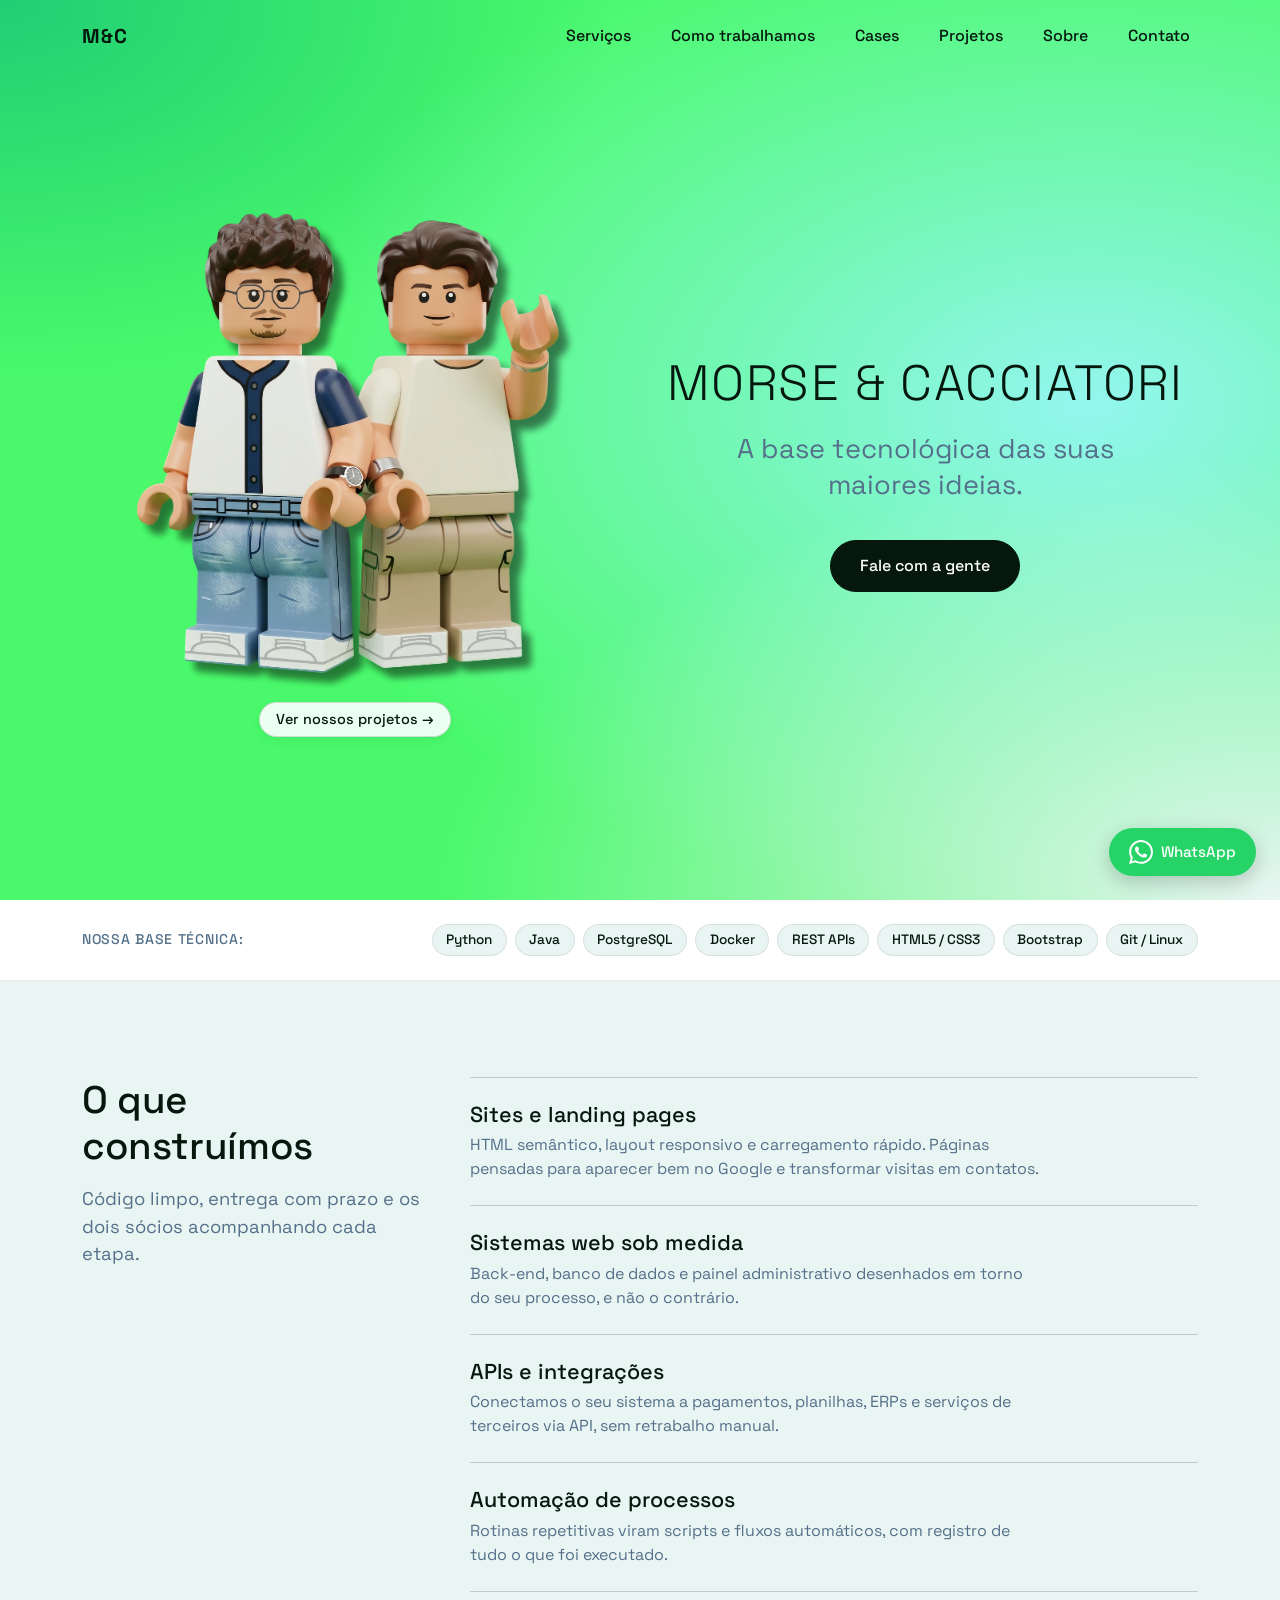
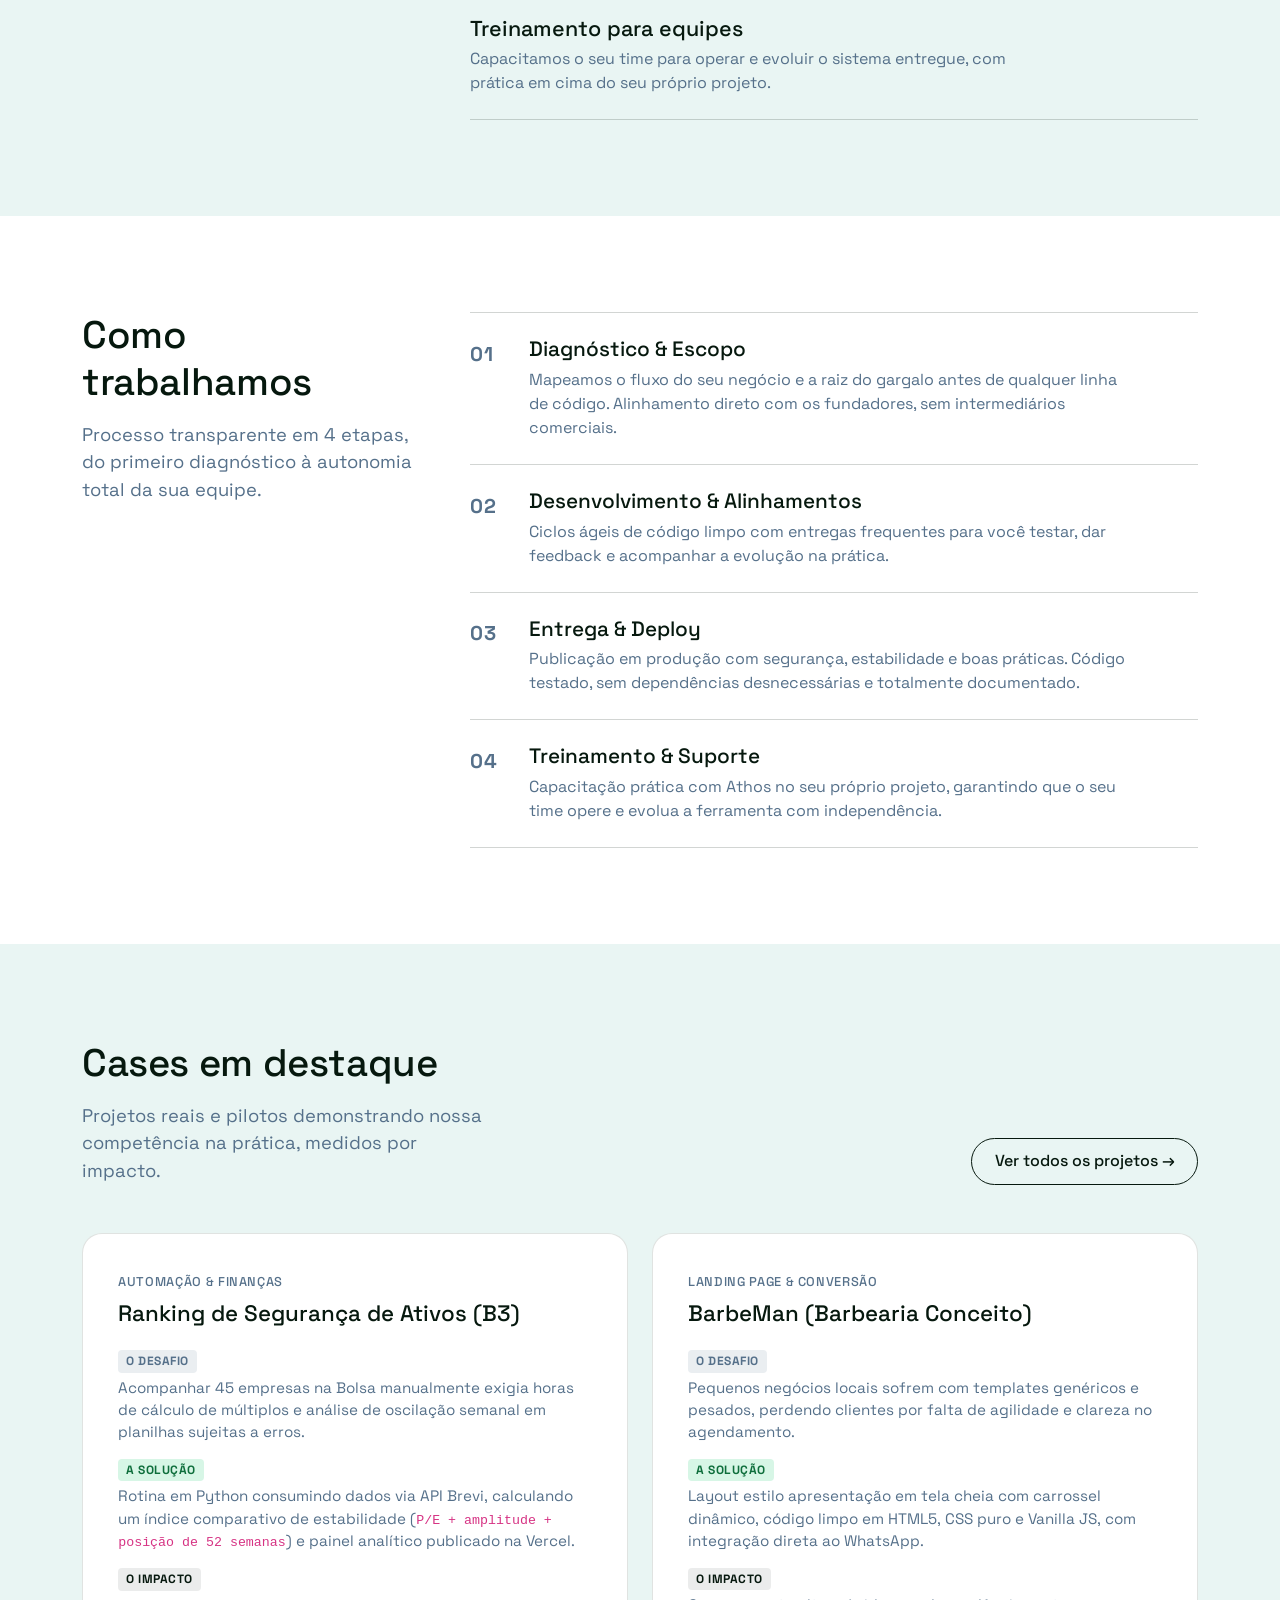
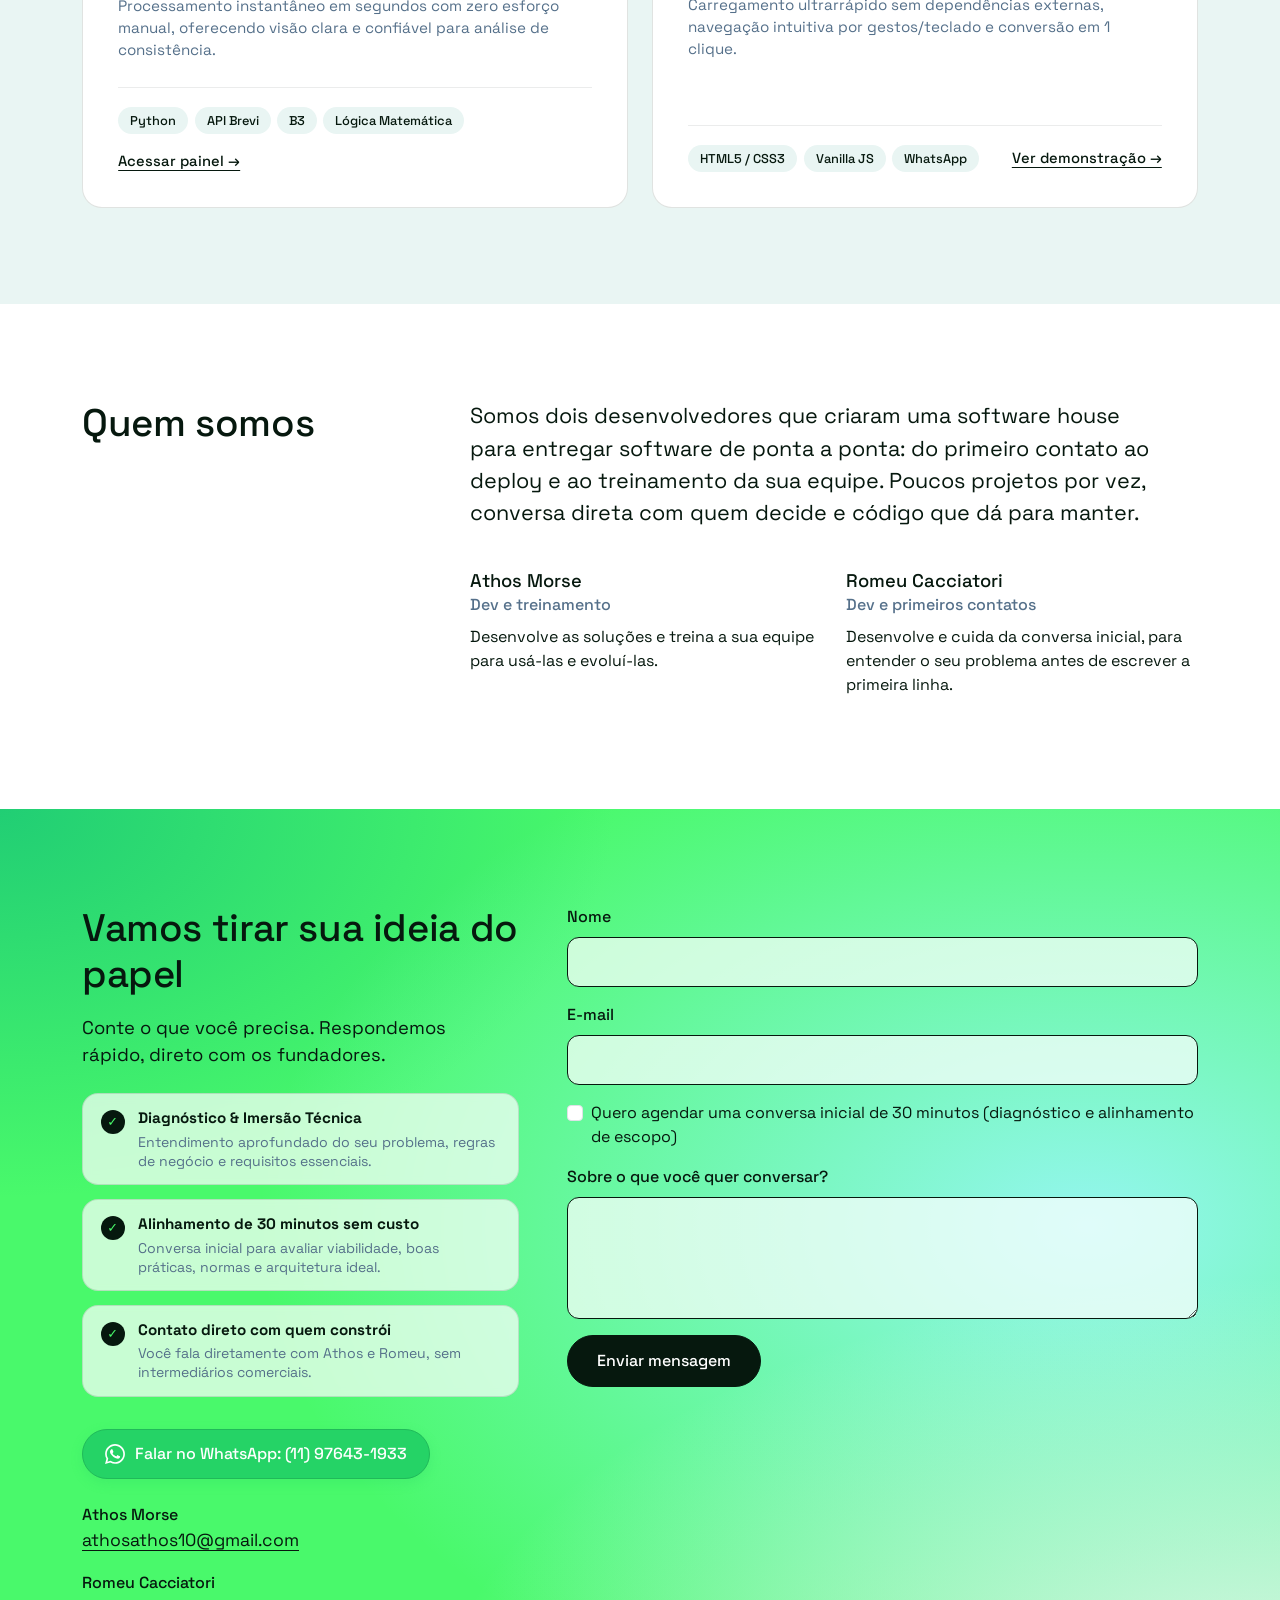
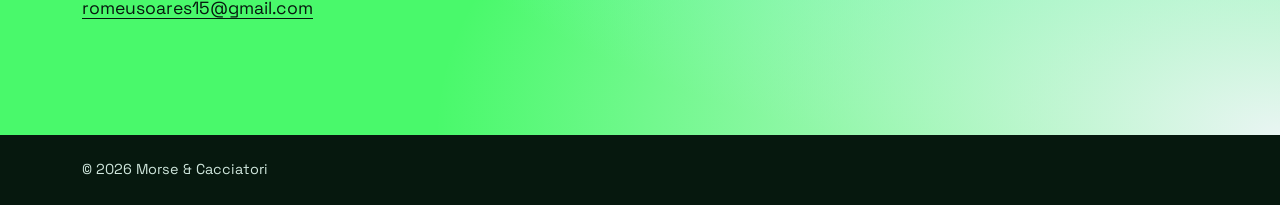
==== index.html @ 6ed702ad "Initial commit: Morse & Cacciatori website and project portfolio" ====
<!DOCTYPE html>
<html lang="pt-BR">
<head>
  <meta charset="UTF-8">
  <meta name="viewport" content="width=device-width, initial-scale=1">
  <title>Morse & Cacciatori | A base tecnológica das suas maiores ideias</title>
  <meta name="description" content="Software house de Morse & Cacciatori: sites, sistemas e integrações sob medida.">

  <!-- Favicon / Logo M&C para navegadores e Google -->
  <link rel="icon" type="image/svg+xml" href="favicon.svg">
  <link rel="icon" type="image/png" sizes="48x48" href="img/favicon-48x48.png">
  <link rel="icon" type="image/png" sizes="192x192" href="img/favicon-192x192.png">
  <link rel="apple-touch-icon" href="img/apple-touch-icon.png">

  <!-- Open Graph / Redes Sociais -->
  <meta property="og:title" content="Morse & Cacciatori | A base tecnológica das suas maiores ideias">
  <meta property="og:description" content="Software house de Morse & Cacciatori: sites, sistemas e integrações sob medida.">
  <meta property="og:type" content="website">
  <meta property="og:image" content="img/favicon-512x512.png">

  <!-- Fonte: Space Grotesk (Google Fonts) -->
  <link rel="preconnect" href="https://fonts.googleapis.com">
  <link rel="preconnect" href="https://fonts.gstatic.com" crossorigin>
  <link href="https://fonts.googleapis.com/css2?family=Space+Grotesk:wght@300;400;500;700&display=swap" rel="stylesheet">

  <!-- Bootstrap 5 (grid, navbar, formulário) -->
  <link href="https://cdn.jsdelivr.net/npm/bootstrap@5.3.3/dist/css/bootstrap.min.css" rel="stylesheet">

  <!-- Nosso CSS: vem DEPOIS do Bootstrap para poder sobrescrever -->
  <link href="style.css" rel="stylesheet">
</head>
<body>

  <!-- ============ MENU ============ -->
  <nav class="navbar navbar-expand-md site-nav">
    <div class="container">
      <a class="navbar-brand" href="#inicio" aria-label="Morse & Cacciatori, início">M&amp;C</a>
      <button class="navbar-toggler" type="button" data-bs-toggle="collapse" data-bs-target="#menu"
              aria-controls="menu" aria-expanded="false" aria-label="Abrir menu">
        <span class="navbar-toggler-icon"></span>
      </button>
      <div class="collapse navbar-collapse justify-content-end" id="menu">
        <ul class="navbar-nav gap-md-4">
          <li class="nav-item"><a class="nav-link" href="#servicos">Serviços</a></li>
          <li class="nav-item"><a class="nav-link" href="#metodologia">Como trabalhamos</a></li>
          <li class="nav-item"><a class="nav-link" href="#cases">Cases</a></li>
          <li class="nav-item"><a class="nav-link" href="projetos.html">Projetos</a></li>
          <li class="nav-item"><a class="nav-link" href="#sobre">Sobre</a></li>
          <li class="nav-item"><a class="nav-link" href="#contato">Contato</a></li>
        </ul>
      </div>
    </div>
  </nav>

  <main>

    <!-- ============ HERO (igual ao modelo do Canva) ============ -->
    <section class="hero" id="inicio">
      <div class="container">
        <div class="row align-items-center g-4">

          <div class="col-lg-6 text-center hero-figure">
            <a href="projetos.html" class="hero-avatar-link" title="Clique para conhecer nossos projetos" aria-label="Ver projetos da Morse & Cacciatori">
              <picture>
                <source srcset="img/avatares.webp" type="image/webp">
                <img src="img/avatares.png" width="1100" height="1199"
                     alt="Morse e Cacciatori em versão LEGO, lado a lado; um deles acena. Clique para ver nossos projetos.">
              </picture>
              <span class="avatar-hint">Ver nossos projetos &rarr;</span>
            </a>
          </div>

          <div class="col-lg-6 text-center hero-text">
            <h1>Morse &amp; Cacciatori</h1>
            <p class="hero-sub">A base tecnológica das suas maiores ideias.</p>
            <a href="#contato" class="btn btn-ink">Fale com a gente</a>
          </div>

        </div>
      </div>
    </section>

    <!-- ============ STACK TECNOLÓGICO ============ -->
    <div class="tech-strip">
      <div class="container">
        <div class="tech-strip-inner">
          <span class="tech-strip-label">Nossa base técnica:</span>
          <div class="tech-strip-badges">
            <span class="tech-pill">Python</span>
            <span class="tech-pill">Java</span>
            <span class="tech-pill">PostgreSQL</span>
            <span class="tech-pill">Docker</span>
            <span class="tech-pill">REST APIs</span>
            <span class="tech-pill">HTML5 / CSS3</span>
            <span class="tech-pill">Bootstrap</span>
            <span class="tech-pill">Git / Linux</span>
          </div>
        </div>
      </div>
    </div>

    <!-- ============ SERVIÇOS ============ -->
    <section class="section section-light" id="servicos">
      <div class="container">
        <div class="row g-5">
          <div class="col-lg-4">
            <h2>O que construímos</h2>
            <p class="lead-muted">Código limpo, entrega com prazo e os dois sócios acompanhando cada etapa.</p>
          </div>
          <div class="col-lg-8">
            <ul class="service-list">
              <li>
                <h3>Sites e landing pages</h3>
                <p>HTML semântico, layout responsivo e carregamento rápido. Páginas pensadas para aparecer bem no Google e transformar visitas em contatos.</p>
              </li>
              <li>
                <h3>Sistemas web sob medida</h3>
                <p>Back-end, banco de dados e painel administrativo desenhados em torno do seu processo, e não o contrário.</p>
              </li>
              <li>
                <h3>APIs e integrações</h3>
                <p>Conectamos o seu sistema a pagamentos, planilhas, ERPs e serviços de terceiros via API, sem retrabalho manual.</p>
              </li>
              <li>
                <h3>Automação de processos</h3>
                <p>Rotinas repetitivas viram scripts e fluxos automáticos, com registro de tudo o que foi executado.</p>
              </li>
              <li>
                <h3>Treinamento para equipes</h3>
                <p>Capacitamos o seu time para operar e evoluir o sistema entregue, com prática em cima do seu próprio projeto.</p>
              </li>
            </ul>
          </div>
        </div>
      </div>
    </section>

    <!-- ============ COMO TRABALHAMOS (METODOLOGIA) ============ -->
    <section class="section" id="metodologia">
      <div class="container">
        <div class="row g-5">
          <div class="col-lg-4">
            <h2>Como trabalhamos</h2>
            <p class="lead-muted">Processo transparente em 4 etapas, do primeiro diagnóstico à autonomia total da sua equipe.</p>
          </div>
          <div class="col-lg-8">
            <div class="workflow-steps">
              <div class="workflow-item">
                <span class="step-num">01</span>
                <div class="step-body">
                  <h3>Diagnóstico &amp; Escopo</h3>
                  <p>Mapeamos o fluxo do seu negócio e a raiz do gargalo antes de qualquer linha de código. Alinhamento direto com os fundadores, sem intermediários comerciais.</p>
                </div>
              </div>
              <div class="workflow-item">
                <span class="step-num">02</span>
                <div class="step-body">
                  <h3>Desenvolvimento &amp; Alinhamentos</h3>
                  <p>Ciclos ágeis de código limpo com entregas frequentes para você testar, dar feedback e acompanhar a evolução na prática.</p>
                </div>
              </div>
              <div class="workflow-item">
                <span class="step-num">03</span>
                <div class="step-body">
                  <h3>Entrega &amp; Deploy</h3>
                  <p>Publicação em produção com segurança, estabilidade e boas práticas. Código testado, sem dependências desnecessárias e totalmente documentado.</p>
                </div>
              </div>
              <div class="workflow-item">
                <span class="step-num">04</span>
                <div class="step-body">
                  <h3>Treinamento &amp; Suporte</h3>
                  <p>Capacitação prática com Athos no seu próprio projeto, garantindo que o seu time opere e evolua a ferramenta com independência.</p>
                </div>
              </div>
            </div>
          </div>
        </div>
      </div>
    </section>

    <!-- ============ CASES & PORTFÓLIO (PROBLEMA → SOLUÇÃO → IMPACTO) ============ -->
    <section class="section section-light" id="cases">
      <div class="container">
        <div class="row g-4 mb-5 align-items-end">
          <div class="col-lg-8">
            <h2>Cases em destaque</h2>
            <p class="lead-muted mb-0">Projetos reais e pilotos demonstrando nossa competência na prática, medidos por impacto.</p>
          </div>
          <div class="col-lg-4 text-lg-end">
            <a href="projetos.html" class="btn btn-outline-ink">Ver todos os projetos &rarr;</a>
          </div>
        </div>

        <div class="row g-4">
          <!-- CASE 1: Automação Financeira B3 -->
          <div class="col-lg-6">
            <article class="case-card">
              <div class="case-header">
                <span class="case-badge">Automação &amp; Finanças</span>
                <h3 class="case-title">Ranking de Segurança de Ativos (B3)</h3>
              </div>
              <div class="case-flow">
                <div class="flow-step">
                  <span class="flow-tag flow-problem">O Desafio</span>
                  <p>Acompanhar 45 empresas na Bolsa manualmente exigia horas de cálculo de múltiplos e análise de oscilação semanal em planilhas sujeitas a erros.</p>
                </div>
                <div class="flow-step">
                  <span class="flow-tag flow-solution">A Solução</span>
                  <p>Rotina em Python consumindo dados via API Brevi, calculando um índice comparativo de estabilidade (<code>P/E + amplitude + posição de 52 semanas</code>) e painel analítico publicado na Vercel.</p>
                </div>
                <div class="flow-step">
                  <span class="flow-tag flow-result">O Impacto</span>
                  <p>Processamento instantâneo em segundos com zero esforço manual, oferecendo visão clara e confiável para análise de consistência.</p>
                </div>
              </div>
              <div class="case-footer">
                <div class="case-techs">
                  <span class="tech-tag">Python</span>
                  <span class="tech-tag">API Brevi</span>
                  <span class="tech-tag">B3</span>
                  <span class="tech-tag">Lógica Matemática</span>
                </div>
                <a href="https://finance-analystic-qv4s5uhey-athos6.vercel.app/" class="case-link" target="_blank" rel="noopener">Acessar painel &rarr;</a>
              </div>
            </article>
          </div>

          <!-- CASE 2: BarbeMan -->
          <div class="col-lg-6">
            <article class="case-card">
              <div class="case-header">
                <span class="case-badge">Landing Page &amp; Conversão</span>
                <h3 class="case-title">BarbeMan (Barbearia Conceito)</h3>
              </div>
              <div class="case-flow">
                <div class="flow-step">
                  <span class="flow-tag flow-problem">O Desafio</span>
                  <p>Pequenos negócios locais sofrem com templates genéricos e pesados, perdendo clientes por falta de agilidade e clareza no agendamento.</p>
                </div>
                <div class="flow-step">
                  <span class="flow-tag flow-solution">A Solução</span>
                  <p>Layout estilo apresentação em tela cheia com carrossel dinâmico, código limpo em HTML5, CSS puro e Vanilla JS, com integração direta ao WhatsApp.</p>
                </div>
                <div class="flow-step">
                  <span class="flow-tag flow-result">O Impacto</span>
                  <p>Carregamento ultrarrápido sem dependências externas, navegação intuitiva por gestos/teclado e conversão em 1 clique.</p>
                </div>
              </div>
              <div class="case-footer">
                <div class="case-techs">
                  <span class="tech-tag">HTML5 / CSS3</span>
                  <span class="tech-tag">Vanilla JS</span>
                  <span class="tech-tag">WhatsApp</span>
                </div>
                <a href="projetos/barbeman/index.html" class="case-link" target="_blank" rel="noopener">Ver demonstração &rarr;</a>
              </div>
            </article>
          </div>
        </div>
      </div>
    </section>

    <!-- ============ SOBRE ============ -->
    <section class="section" id="sobre">
      <div class="container">
        <div class="row g-5">
          <div class="col-lg-4">
            <h2>Quem somos</h2>
          </div>
          <div class="col-lg-8">
            <p class="about-text">
              Somos dois desenvolvedores que criaram uma software house para entregar software de ponta a ponta:
              do primeiro contato ao deploy e ao treinamento da sua equipe. Poucos projetos por vez,
              conversa direta com quem decide e código que dá para manter.
            </p>
            <div class="row g-4 mt-1">
              <div class="col-sm-6">
                <h3 class="person">Athos Morse</h3>
                <p class="role">Dev e treinamento</p>
                <p>Desenvolve as soluções e treina a sua equipe para usá-las e evoluí-las.</p>
              </div>
              <div class="col-sm-6">
                <h3 class="person">Romeu Cacciatori</h3>
                <p class="role">Dev e primeiros contatos</p>
                <p>Desenvolve e cuida da conversa inicial, para entender o seu problema antes de escrever a primeira linha.</p>
              </div>
            </div>
          </div>
        </div>
      </div>
    </section>

    <!-- ============ CONTATO ============ -->
    <section class="section section-gradient" id="contato">
      <div class="container">
        <div class="row g-5">
          <div class="col-lg-5">
            <h2>Vamos tirar sua ideia do papel</h2>
            <p class="lead-ink">Conte o que você precisa. Respondemos rápido, direto com os fundadores.</p>

            <!-- Vantagens do contato e da conversa inicial -->
            <div class="contact-perks">
              <div class="perk-item">
                <span class="perk-icon" aria-hidden="true">&#10003;</span>
                <div>
                  <strong>Diagnóstico &amp; Imersão Técnica</strong>
                  <p>Entendimento aprofundado do seu problema, regras de negócio e requisitos essenciais.</p>
                </div>
              </div>
              <div class="perk-item">
                <span class="perk-icon" aria-hidden="true">&#10003;</span>
                <div>
                  <strong>Alinhamento de 30 minutos sem custo</strong>
                  <p>Conversa inicial para avaliar viabilidade, boas práticas, normas e arquitetura ideal.</p>
                </div>
              </div>
              <div class="perk-item">
                <span class="perk-icon" aria-hidden="true">&#10003;</span>
                <div>
                  <strong>Contato direto com quem constrói</strong>
                  <p>Você fala diretamente com Athos e Romeu, sem intermediários comerciais.</p>
                </div>
              </div>
            </div>

            <!-- Canais diretos de contato -->
            <div class="contact-channels mt-4">
              <div class="mb-3">
                <a href="https://wa.me/5511976431933?text=Ol%C3%A1%2C%20Morse%20%26%20Cacciatori!%20Gostaria%20de%20conversar%20sobre%20um%20projeto." target="_blank" rel="noopener noreferrer" class="btn btn-whatsapp" aria-label="Conversar pelo WhatsApp">
                  <svg width="20" height="20" viewBox="0 0 24 24" fill="currentColor" aria-hidden="true">
                    <path d="M.057 24l1.687-6.163c-1.041-1.804-1.588-3.849-1.587-5.946.003-6.556 5.338-11.891 11.893-11.891 3.181.001 6.167 1.24 8.413 3.488 2.245 2.248 3.481 5.236 3.48 8.414-.003 6.557-5.338 11.892-11.893 11.892-1.99-.001-3.951-.5-5.688-1.448l-6.305 1.654zm6.597-3.807c1.676.995 3.276 1.591 5.392 1.592 5.448 0 9.886-4.434 9.889-9.885.002-5.462-4.415-9.89-9.881-9.892-5.452 0-9.887 4.434-9.889 9.884-.001 2.225.651 3.891 1.746 5.634l-.999 3.648 3.742-.981zm11.387-5.464c-.074-.124-.272-.198-.57-.347-.297-.149-1.758-.868-2.031-.967-.272-.099-.47-.149-.669.149-.198.297-.768.967-.941 1.165-.173.198-.347.223-.644.074-.297-.149-1.255-.462-2.39-1.475-.883-.788-1.48-1.761-1.653-2.059-.173-.297-.018-.458.13-.606.134-.133.297-.347.446-.521.151-.172.2-.296.3-.495.099-.198.05-.372-.025-.521-.075-.148-.669-1.611-.916-2.206-.242-.579-.487-.501-.669-.51l-.57-.01c-.198 0-.52.074-.792.372s-1.04 1.016-1.04 2.479 1.065 2.876 1.213 3.074c.149.198 2.095 3.2 5.076 4.487.709.306 1.263.489 1.694.626.712.226 1.36.194 1.872.118.571-.085 1.758-.719 2.006-1.413.248-.695.248-1.29.173-1.414z"/>
                  </svg>
                  <span>Falar no WhatsApp: (11) 97643-1933</span>
                </a>
              </div>
              <ul class="contact-links">
                <li>
                  <span class="contact-name">Athos Morse</span>
                  <a href="mailto:athosathos10@gmail.com">athosathos10@gmail.com</a>
                </li>
                <li>
                  <span class="contact-name">Romeu Cacciatori</span>
                  <a href="mailto:romeusoares15@gmail.com">romeusoares15@gmail.com</a>
                </li>
              </ul>
            </div>
          </div>

          <div class="col-lg-7">
            <form action="https://formspree.io/f/mqpeylew" method="POST" class="contact-form" id="form-contato">
              <input type="hidden" name="_subject" value="Novo contato pelo site Morse & Cacciatori">
              <div class="mb-3">
                <label for="nome" class="form-label">Nome</label>
                <input type="text" class="form-control" id="nome" name="nome" autocomplete="name" required>
              </div>
              <div class="mb-3">
                <label for="email" class="form-label">E-mail</label>
                <input type="email" class="form-control" id="email" name="email" autocomplete="email" required>
              </div>
              <div class="mb-3 form-check">
                <input type="checkbox" class="form-check-input" id="agendar_chamada" name="agendar_chamada" value="Sim, quero agendar conversa de 30min">
                <label class="form-check-label" for="agendar_chamada">
                  Quero agendar uma conversa inicial de 30 minutos (diagnóstico e alinhamento de escopo)
                </label>
              </div>
              <div class="mb-3">
                <label for="mensagem" class="form-label">Sobre o que você quer conversar?</label>
                <textarea class="form-control" id="mensagem" name="mensagem" rows="4" required></textarea>
              </div>
              <button type="submit" id="btn-submit" class="btn btn-ink">Enviar mensagem</button>
              <div id="form-status" class="form-status d-none mt-3" role="alert"></div>
            </form>
          </div>
        </div>
      </div>
    </section>

  </main>

  <!-- Botão flutuante do WhatsApp -->
  <a href="https://wa.me/5511976431933?text=Ol%C3%A1%2C%20Morse%20%26%20Cacciatori!%20Gostaria%20de%20conversar%20sobre%20um%20projeto." 
     class="btn-whatsapp-float" 
     target="_blank" 
     rel="noopener noreferrer" 
     aria-label="Falar no WhatsApp com Morse e Cacciatori" 
     title="Falar no WhatsApp: (11) 97643-1933">
    <svg width="24" height="24" viewBox="0 0 24 24" fill="currentColor" aria-hidden="true">
      <path d="M.057 24l1.687-6.163c-1.041-1.804-1.588-3.849-1.587-5.946.003-6.556 5.338-11.891 11.893-11.891 3.181.001 6.167 1.24 8.413 3.488 2.245 2.248 3.481 5.236 3.48 8.414-.003 6.557-5.338 11.892-11.893 11.892-1.99-.001-3.951-.5-5.688-1.448l-6.305 1.654zm6.597-3.807c1.676.995 3.276 1.591 5.392 1.592 5.448 0 9.886-4.434 9.889-9.885.002-5.462-4.415-9.89-9.881-9.892-5.452 0-9.887 4.434-9.889 9.884-.001 2.225.651 3.891 1.746 5.634l-.999 3.648 3.742-.981zm11.387-5.464c-.074-.124-.272-.198-.57-.347-.297-.149-1.758-.868-2.031-.967-.272-.099-.47-.149-.669.149-.198.297-.768.967-.941 1.165-.173.198-.347.223-.644.074-.297-.149-1.255-.462-2.39-1.475-.883-.788-1.48-1.761-1.653-2.059-.173-.297-.018-.458.13-.606.134-.133.297-.347.446-.521.151-.172.2-.296.3-.495.099-.198.05-.372-.025-.521-.075-.148-.669-1.611-.916-2.206-.242-.579-.487-.501-.669-.51l-.57-.01c-.198 0-.52.074-.792.372s-1.04 1.016-1.04 2.479 1.065 2.876 1.213 3.074c.149.198 2.095 3.2 5.076 4.487.709.306 1.263.489 1.694.626.712.226 1.36.194 1.872.118.571-.085 1.758-.719 2.006-1.413.248-.695.248-1.29.173-1.414z"/>
    </svg>
    <span class="btn-whatsapp-text">WhatsApp</span>
  </a>

  <footer class="site-footer">
    <div class="container">
      <span>&copy; 2026 Morse &amp; Cacciatori</span>
    </div>
  </footer>

  <script src="https://cdn.jsdelivr.net/npm/bootstrap@5.3.3/dist/js/bootstrap.bundle.min.js"></script>

  <!-- Envio do formulário via AJAX/Fetch sem recarregar a tela -->
  <script>
    (function () {
      const form = document.getElementById('form-contato');
      const formStatus = document.getElementById('form-status');
      const btnSubmit = document.getElementById('btn-submit');

      if (!form || !formStatus || !btnSubmit) return;

      form.addEventListener('submit', async function (event) {
        event.preventDefault();

        // Feedback imediato de carregamento
        btnSubmit.disabled = true;
        const originalText = btnSubmit.innerHTML;
        btnSubmit.innerHTML = 'Enviando...';
        formStatus.className = 'form-status d-none mt-3';
        formStatus.textContent = '';

        try {
          const formData = new FormData(form);
          const response = await fetch(form.action, {
            method: form.method,
            body: formData,
            headers: { 'Accept': 'application/json' }
          });

          if (response.ok) {
            formStatus.className = 'form-status form-status-success alert alert-success mt-3';
            formStatus.innerHTML = '<strong>Mensagem enviada com sucesso!</strong> Obrigado pelo contato. Responderemos em breve.';
            form.reset();
          } else {
            const data = await response.json();
            const message = data.errors ? data.errors.map(function(e) { return e.message; }).join(', ') : 'Houve um erro no envio.';
            formStatus.className = 'form-status form-status-error alert alert-danger mt-3';
            formStatus.innerHTML = '<strong>Não foi possível enviar:</strong> ' + message + '. Você também pode nos chamar no WhatsApp ou por e-mail.';
          }
        } catch (error) {
          formStatus.className = 'form-status form-status-error alert alert-danger mt-3';
          formStatus.innerHTML = '<strong>Erro de conexão:</strong> Não conseguimos enviar sua mensagem. Por favor, tente pelo WhatsApp ou envie um e-mail.';
        } finally {
          btnSubmit.disabled = false;
          btnSubmit.innerHTML = originalText;
        }
      });
    })();
  </script>
</body>
</html>
---- style.css ----
/* =====================================================
   Morse & Cacciatori — estilos
   Para mudar o visual, comece pelas variáveis abaixo.
   ===================================================== */

:root {
  /* Cores tiradas do modelo do Canva */
  --verde:        #49f96b;   /* verde-neon do degradê */
  --verde-fundo:  #21ce74;   /* verde mais escuro (canto superior esquerdo) */
  --ciano:        #94f6ef;   /* ciano do meio do degradê */
  --gelo:         #e9f5f3;   /* quase branco (canto inferior direito) */
  --tinta:        #06180e;   /* títulos e botões */
  --azul-cinza:   #55708a;   /* subtítulo e textos de apoio */

  --fonte: "Space Grotesk", system-ui, -apple-system, "Segoe UI", sans-serif;
}

/* ---------- Base ---------- */
*, *::before, *::after {
  box-sizing: border-box;
}

html {
  scroll-behavior: smooth;
  scroll-padding-top: 4rem;
  overflow-x: hidden;
}

body {
  font-family: var(--fonte);
  color: var(--tinta);
  background: #fff;
  -webkit-font-smoothing: antialiased;
  overflow-x: hidden;
  max-width: 100%;
}

img, picture, svg, video {
  max-width: 100%;
  height: auto;
}

h1, h2, h3 { font-family: var(--fonte); }

a { color: var(--tinta); }

:focus-visible {
  outline: 3px solid var(--tinta);
  outline-offset: 3px;
}

/* ---------- Botão principal ---------- */
.btn-ink {
  --bs-btn-color: #fff;
  --bs-btn-bg: var(--tinta);
  --bs-btn-border-color: var(--tinta);
  --bs-btn-hover-color: var(--tinta);
  --bs-btn-hover-bg: #fff;
  --bs-btn-hover-border-color: var(--tinta);
  --bs-btn-active-color: var(--tinta);
  --bs-btn-active-bg: #fff;
  --bs-btn-active-border-color: var(--tinta);
  font-weight: 500;
  padding: .8rem 1.8rem;
  border-radius: 999px;
  transition: background-color .2s, color .2s;
}

/* ---------- Menu ---------- */
.site-nav {
  position: absolute;
  top: 0; left: 0; right: 0;
  z-index: 10;
  padding-block: 1rem;
}
.site-nav .navbar-brand {
  font-weight: 700;
  letter-spacing: .04em;
  color: var(--tinta);
}
.site-nav .nav-link {
  color: var(--tinta);
  font-weight: 500;
}
.site-nav .nav-link:hover { text-decoration: underline; text-underline-offset: 6px; }
.site-nav .navbar-toggler { border-color: var(--tinta); }

/* Menu aberto no celular: fundo para dar leitura */
@media (max-width: 767.98px) {
  .site-nav .navbar-collapse {
    background: rgba(255, 255, 255, .85);
    border-radius: 1rem;
    margin-top: .75rem;
    padding: .75rem 1.25rem;
  }
}

/* ---------- Degradê do hero (reproduz o modelo) ---------- */
.hero,
.section-gradient {
  background:
    radial-gradient(120% 90% at 100% 100%, var(--gelo) 0%, rgba(233, 245, 243, 0) 55%),
    radial-gradient(90% 80% at 85% 45%, var(--ciano) 0%, rgba(148, 246, 239, 0) 72%),
    radial-gradient(80% 70% at 0% 0%, var(--verde-fundo) 0%, rgba(33, 206, 116, 0) 60%),
    var(--verde);
}

/* ---------- Hero ---------- */
.hero {
  min-height: 100vh;
  display: flex;
  align-items: center;
  padding: 6rem 0 3rem;
}

.hero-figure img {
  width: 100%;
  max-width: 440px;
  height: auto;
}

.hero-figure {
  max-width: 100%;
}

/* Link interativo dos bonecos LEGO no hero */
.hero-avatar-link {
  display: inline-flex;
  flex-direction: column;
  align-items: center;
  text-decoration: none;
  cursor: pointer;
  max-width: 100%;
  transition: transform .3s cubic-bezier(0.34, 1.56, 0.64, 1);
}

.hero-avatar-link:hover,
.hero-avatar-link:focus-visible {
  transform: scale(1.06);
}

.hero-avatar-link:active {
  transform: scale(1.02);
}

/* Dica sutil abaixo dos bonecos */
.avatar-hint {
  display: inline-block;
  margin-top: .75rem;
  font-size: .9rem;
  font-weight: 500;
  color: var(--tinta);
  background: rgba(255, 255, 255, .9);
  border: 1px solid rgba(6, 24, 14, .15);
  padding: .35rem 1rem;
  border-radius: 999px;
  backdrop-filter: blur(4px);
  box-shadow: 0 4px 12px rgba(6, 24, 14, .06);
  transition: background-color .2s, transform .2s;
}

.hero-avatar-link:hover .avatar-hint {
  background: #fff;
  transform: translateY(-2px);
}

.hero h1 {
  font-weight: 300;
  text-transform: uppercase;
  letter-spacing: .03em;
  font-size: clamp(1.9rem, 4.2vw, 3.1rem);
  line-height: 1.1;
  margin: 0 0 1.25rem;
  overflow-wrap: break-word;
  word-break: break-word;
}

.hero-sub {
  color: var(--azul-cinza);
  font-size: clamp(1.25rem, 2.4vw, 1.7rem);
  line-height: 1.35;
  max-width: 16em;
  margin: 0 auto 2.25rem;
}

/* Movimento de entrada dos bonecos */
@media (prefers-reduced-motion: no-preference) {
  .hero-figure img { animation: entrada .9s ease-out both; }
  @keyframes entrada {
    from { opacity: 0; transform: translateY(24px); }
    to   { opacity: 1; transform: none; }
  }
}

/* Respeita preferência do usuário por menos movimento */
@media (prefers-reduced-motion: reduce) {
  .hero-avatar-link {
    transition: none;
  }
  .hero-avatar-link:hover,
  .hero-avatar-link:focus-visible {
    transform: none;
  }
}

/* Em telas pequenas os bonecos ficam um pouco menores */
@media (max-width: 991.98px) {
  .hero { padding-top: 5.5rem; }
  .hero-figure img { max-width: 300px; }
}

/* ---------- Seções ---------- */
.section { padding: 6rem 0; }
.section-light { background: var(--gelo); }

.section h2 {
  font-weight: 500;
  font-size: clamp(1.75rem, 3vw, 2.4rem);
  letter-spacing: -.01em;
  margin-bottom: 1rem;
}

.lead-muted { color: var(--azul-cinza); font-size: 1.15rem; max-width: 22em; }
.lead-ink   { font-size: 1.15rem; max-width: 22em; }

/* Serviços: lista com linhas separadoras */
.service-list { list-style: none; margin: 0; padding: 0; }
.service-list li {
  padding: 1.5rem 0;
  border-top: 1px solid rgba(6, 24, 14, .18);
}
.service-list li:last-child { border-bottom: 1px solid rgba(6, 24, 14, .18); }
.service-list h3 { font-size: 1.35rem; font-weight: 500; margin: 0 0 .35rem; }
.service-list p  { margin: 0; color: var(--azul-cinza); max-width: 36em; }

/* ---------- Faixa de Tecnologias (Stack) ---------- */
.tech-strip {
  padding: 1.5rem 0;
  background: #fff;
  border-bottom: 1px solid rgba(6, 24, 14, .08);
}
.tech-strip-inner {
  display: flex;
  flex-wrap: wrap;
  align-items: center;
  justify-content: space-between;
  gap: .75rem 1.5rem;
}
.tech-strip-label {
  font-size: .88rem;
  font-weight: 500;
  color: var(--azul-cinza);
  text-transform: uppercase;
  letter-spacing: .05em;
}
.tech-strip-badges {
  display: flex;
  flex-wrap: wrap;
  gap: .5rem;
}
.tech-pill {
  font-size: .85rem;
  font-weight: 500;
  color: var(--tinta);
  background: var(--gelo);
  border: 1px solid rgba(6, 24, 14, .08);
  padding: .3rem .85rem;
  border-radius: 999px;
  transition: border-color .2s, background-color .2s;
}
.tech-pill:hover {
  border-color: var(--tinta);
  background: #fff;
}

/* ---------- Como Trabalhamos (Metodologia) ---------- */
.workflow-steps {
  display: flex;
  flex-direction: column;
}
.workflow-item {
  display: flex;
  align-items: flex-start;
  gap: 1.5rem;
  padding: 1.5rem 0;
  border-top: 1px solid rgba(6, 24, 14, .18);
}
.workflow-item:last-child {
  border-bottom: 1px solid rgba(6, 24, 14, .18);
}
.step-num {
  font-size: 1.25rem;
  font-weight: 700;
  color: var(--azul-cinza);
  letter-spacing: .05em;
  min-width: 2.2rem;
  margin-top: .1rem;
}
.step-body h3 {
  font-size: 1.3rem;
  font-weight: 500;
  margin: 0 0 .35rem;
  color: var(--tinta);
}
.step-body p {
  margin: 0;
  color: var(--azul-cinza);
  line-height: 1.5;
  max-width: 38em;
}

/* ---------- Cases de Portfólio (Problema → Solução → Impacto) ---------- */
.case-card {
  background: #fff;
  border: 1px solid rgba(6, 24, 14, .12);
  border-radius: 1.25rem;
  padding: 2.2rem;
  height: 100%;
  display: flex;
  flex-direction: column;
  transition: transform .2s ease, border-color .2s ease, box-shadow .2s ease;
}
.case-card:hover {
  transform: translateY(-4px);
  border-color: var(--tinta);
  box-shadow: 0 8px 24px rgba(6, 24, 14, .06);
}
.case-badge {
  display: inline-block;
  font-size: .8rem;
  font-weight: 500;
  text-transform: uppercase;
  letter-spacing: .05em;
  color: var(--azul-cinza);
  margin-bottom: .6rem;
}
.case-title {
  font-size: 1.4rem;
  font-weight: 500;
  margin: 0 0 1.4rem;
  color: var(--tinta);
}
.case-flow {
  display: flex;
  flex-direction: column;
  gap: 1rem;
  flex-grow: 1;
  margin-bottom: 1.6rem;
}
.flow-step {
  display: flex;
  flex-direction: column;
  gap: .25rem;
}
.flow-tag {
  display: inline-block;
  align-self: flex-start;
  font-size: .75rem;
  font-weight: 700;
  text-transform: uppercase;
  letter-spacing: .04em;
  padding: .15rem .5rem;
  border-radius: 4px;
}
.flow-problem {
  background: rgba(85, 112, 138, .12);
  color: var(--azul-cinza);
}
.flow-solution {
  background: rgba(33, 206, 116, .18);
  color: #0e6e3c;
}
.flow-result {
  background: rgba(6, 24, 14, .08);
  color: var(--tinta);
}
.flow-step p {
  margin: 0;
  font-size: .95rem;
  color: var(--azul-cinza);
  line-height: 1.45;
}
.case-footer {
  display: flex;
  flex-wrap: wrap;
  align-items: center;
  justify-content: space-between;
  gap: 1rem;
  padding-top: 1.2rem;
  border-top: 1px solid rgba(6, 24, 14, .08);
  margin-top: auto;
}
.case-techs {
  display: flex;
  flex-wrap: wrap;
  gap: .4rem;
}
.case-link {
  font-size: .92rem;
  font-weight: 500;
  color: var(--tinta);
  text-decoration: underline;
  text-underline-offset: 4px;
  transition: opacity .2s;
}
.case-link:hover {
  opacity: .75;
}

.btn-outline-ink {
  display: inline-block;
  color: var(--tinta);
  border: 1px solid var(--tinta);
  background: transparent;
  font-weight: 500;
  padding: .65rem 1.4rem;
  border-radius: 999px;
  text-decoration: none;
  transition: background-color .2s, color .2s;
}
.btn-outline-ink:hover,
.btn-outline-ink:focus-visible {
  background: var(--tinta);
  color: #fff;
}

/* Sobre */
.about-text { font-size: 1.35rem; line-height: 1.5; max-width: 32em; }
.person { font-size: 1.15rem; font-weight: 500; margin-bottom: .1rem; }
.role   { color: var(--azul-cinza); font-weight: 500; margin-bottom: .5rem; }

/* Contato */
.contact-links { list-style: none; padding: 0; margin: 1.5rem 0 0; }
.contact-links li { margin-bottom: 1.1rem; }
.contact-name { display: block; font-weight: 500; }
.contact-links a { font-size: 1.1rem; text-underline-offset: 4px; overflow-wrap: anywhere; }

/* Flags / Vantagens da reunião */
.contact-perks {
  display: flex;
  flex-direction: column;
  gap: .85rem;
  margin: 1.5rem 0 2rem;
}

.perk-item {
  display: flex;
  align-items: flex-start;
  gap: .85rem;
  background: rgba(255, 255, 255, .7);
  backdrop-filter: blur(4px);
  border: 1px solid rgba(6, 24, 14, .12);
  border-radius: 1rem;
  padding: .85rem 1.1rem;
}

.perk-icon {
  display: inline-flex;
  align-items: center;
  justify-content: center;
  width: 1.5rem;
  height: 1.5rem;
  background: var(--tinta);
  color: var(--verde);
  border-radius: 50%;
  font-size: .8rem;
  font-weight: 700;
  flex-shrink: 0;
  margin-top: .15rem;
}

.perk-item strong {
  display: block;
  font-size: .95rem;
  color: var(--tinta);
  margin-bottom: .15rem;
}

.perk-item p {
  margin: 0;
  font-size: .88rem;
  color: var(--azul-cinza);
  line-height: 1.35;
}

/* Botão WhatsApp */
.btn-whatsapp {
  display: inline-flex;
  align-items: center;
  justify-content: center;
  gap: .6rem;
  background: #25d366;
  color: #fff;
  border: 1px solid #20ba5a;
  font-weight: 500;
  padding: .75rem 1.4rem;
  border-radius: 999px;
  text-decoration: none;
  max-width: 100%;
  text-align: center;
  transition: background-color .2s, transform .2s, box-shadow .2s;
  box-shadow: 0 4px 12px rgba(37, 211, 102, .22);
}

.btn-whatsapp:hover,
.btn-whatsapp:focus-visible {
  background: #20ba5a;
  color: #fff;
  transform: translateY(-2px);
  box-shadow: 0 6px 16px rgba(37, 211, 102, .32);
}

@media (max-width: 575.98px) {
  .btn-whatsapp {
    width: 100%;
    padding: .75rem 1rem;
    font-size: .92rem;
  }
}

/* Botão WhatsApp flutuante */
.btn-whatsapp-float {
  position: fixed;
  bottom: 1.5rem;
  right: 1.5rem;
  z-index: 1000;
  display: inline-flex;
  align-items: center;
  gap: .5rem;
  background: #25d366;
  color: #fff;
  padding: .75rem 1.25rem;
  border-radius: 999px;
  box-shadow: 0 6px 20px rgba(0, 0, 0, .2);
  text-decoration: none;
  font-weight: 500;
  font-size: .95rem;
  transition: transform .25s cubic-bezier(0.34, 1.56, 0.64, 1), background-color .2s, box-shadow .2s;
}

.btn-whatsapp-float:hover,
.btn-whatsapp-float:focus-visible {
  background: #20ba5a;
  color: #fff;
  transform: scale(1.05) translateY(-2px);
  box-shadow: 0 8px 24px rgba(0, 0, 0, .28);
}

@media (max-width: 575.98px) {
  .btn-whatsapp-float {
    bottom: 1.2rem;
    right: 1.2rem;
    padding: .8rem;
    border-radius: 50%;
  }
  .btn-whatsapp-float .btn-whatsapp-text {
    display: none;
  }
}

.contact-form .form-label { font-weight: 500; }
.contact-form .form-control {
  border: 1px solid var(--tinta);
  border-radius: .75rem;
  background: rgba(255, 255, 255, .7);
  padding: .75rem 1rem;
}
.contact-form .form-control:focus {
  background: #fff;
  border-color: var(--tinta);
  box-shadow: 0 0 0 .2rem rgba(6, 24, 14, .2);
}

.form-check-input:checked {
  background-color: var(--tinta);
  border-color: var(--tinta);
}

.form-status {
  border-radius: .75rem;
  font-size: .95rem;
  padding: .85rem 1.25rem;
}
.form-status-success {
  background-color: #d1e7dd;
  border: 1px solid #a3cfbb;
  color: #0a3622;
}
.form-status-error {
  background-color: #f8d7da;
  border: 1px solid #f1aeb5;
  color: #58151c;
}

/* ---------- Rodapé ---------- */
.site-footer {
  padding: 1.5rem 0;
  background: var(--tinta);
  color: #cfe6dc;
  font-size: .9rem;
}

/* ---------- Página de Projetos ---------- */
.projects-header {
  padding: 8rem 0 4rem;
  background:
    radial-gradient(120% 90% at 100% 100%, var(--gelo) 0%, rgba(233, 245, 243, 0) 55%),
    radial-gradient(90% 80% at 85% 45%, var(--ciano) 0%, rgba(148, 246, 239, 0) 72%),
    radial-gradient(80% 70% at 0% 0%, var(--verde-fundo) 0%, rgba(33, 206, 116, 0) 60%),
    var(--verde);
}

.projects-header h1 {
  font-weight: 500;
  font-size: clamp(2rem, 3.8vw, 3rem);
  letter-spacing: -.02em;
  margin-bottom: 1rem;
}

.project-card {
  background: #fff;
  border: 1px solid rgba(6, 24, 14, .12);
  border-radius: 1.25rem;
  padding: 2rem;
  height: 100%;
  display: flex;
  flex-direction: column;
  transition: transform .2s ease, border-color .2s ease;
}

.project-card:hover {
  transform: translateY(-4px);
  border-color: var(--tinta);
}

.project-badge {
  display: inline-block;
  align-self: flex-start;
  font-size: .8rem;
  font-weight: 500;
  text-transform: uppercase;
  letter-spacing: .05em;
  color: var(--azul-cinza);
  margin-bottom: 1rem;
}

.project-card h2 {
  font-size: 1.4rem;
  font-weight: 500;
  margin-bottom: .75rem;
}

.project-desc {
  color: var(--azul-cinza);
  font-size: 1rem;
  line-height: 1.5;
  margin-bottom: 1.5rem;
  flex-grow: 1;
}

.project-card code {
  color: var(--tinta);
  background: var(--gelo);
  padding: .15rem .45rem;
  border-radius: .35rem;
  font-size: .88em;
  font-weight: 500;
}

.project-techs {
  display: flex;
  flex-wrap: wrap;
  gap: .5rem;
  margin-top: auto;
  padding-top: 1rem;
  border-top: 1px solid rgba(6, 24, 14, .08);
}

.tech-tag {
  font-size: .8rem;
  font-weight: 500;
  color: var(--tinta);
  background: var(--gelo);
  padding: .25rem .75rem;
  border-radius: 999px;
}

.project-cta {
  background: var(--gelo);
  border-radius: 1.25rem;
  padding: 3rem 2rem;
  text-align: center;
}
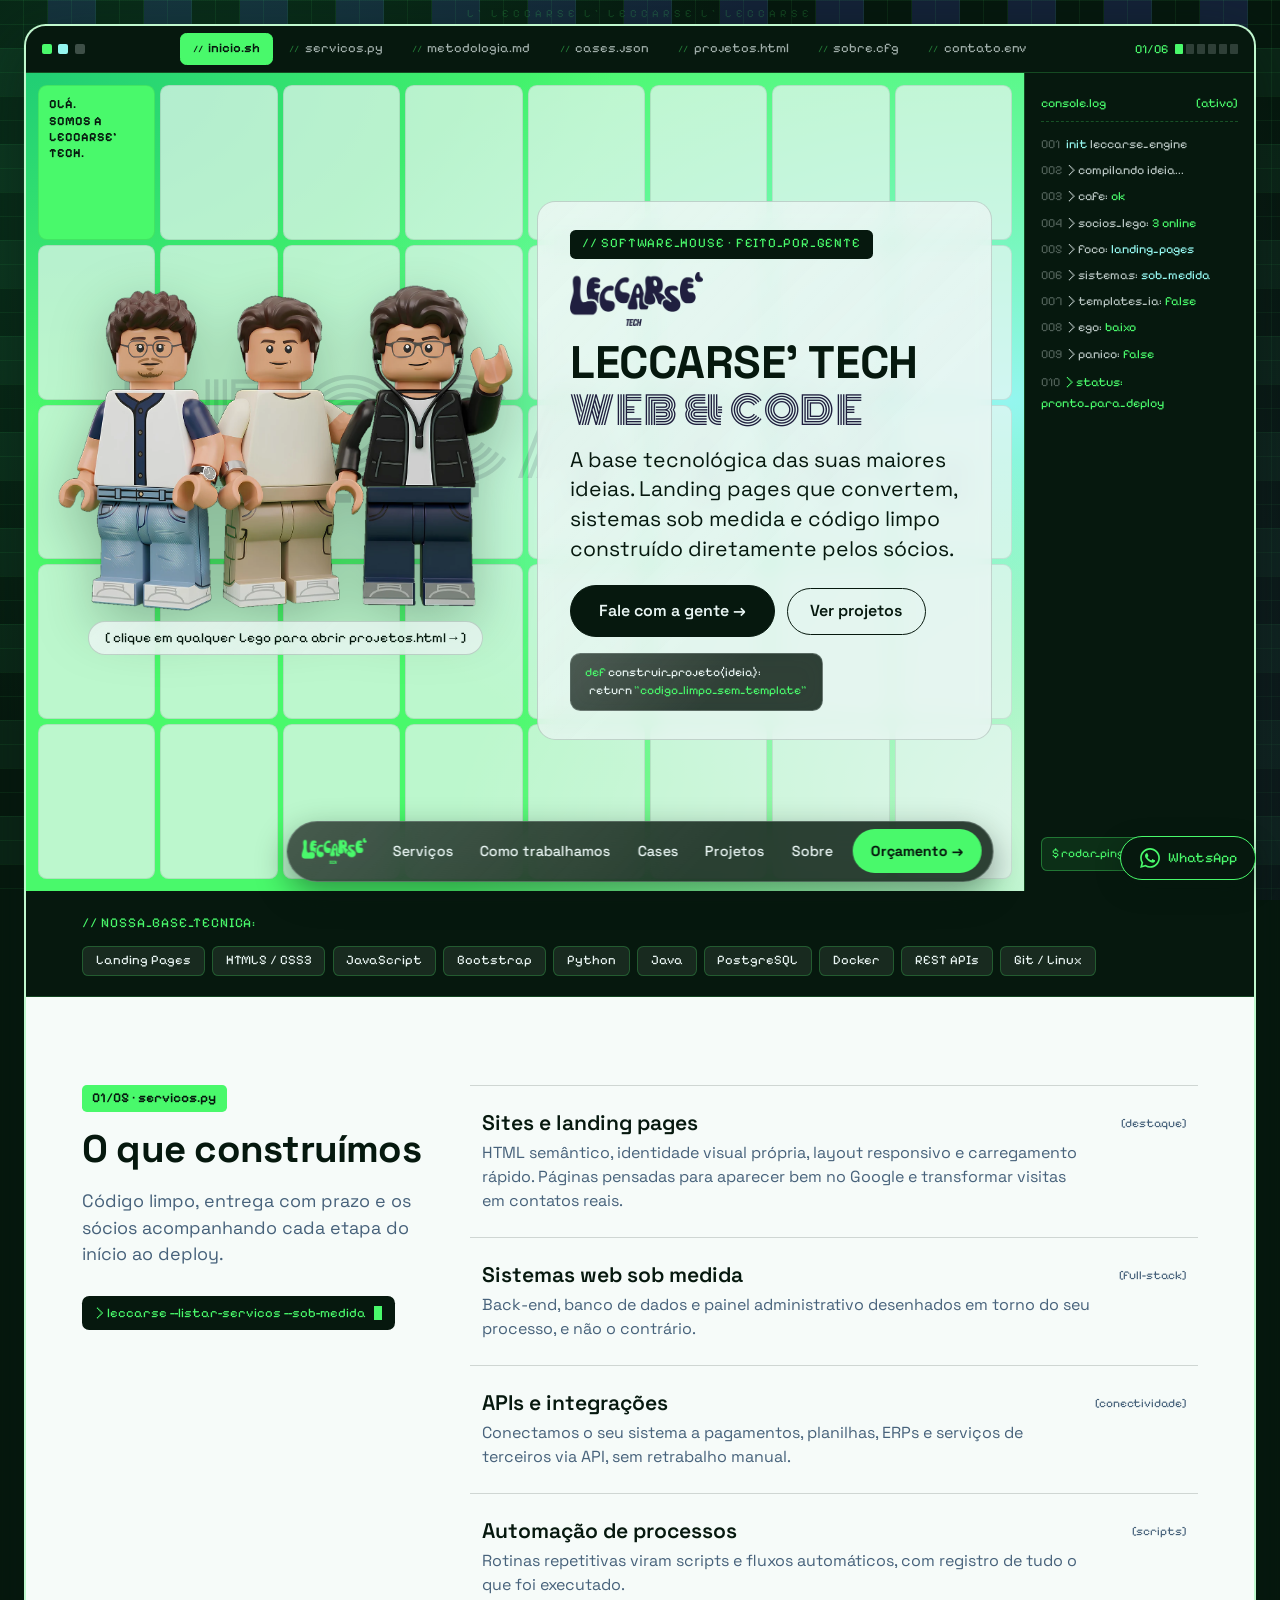
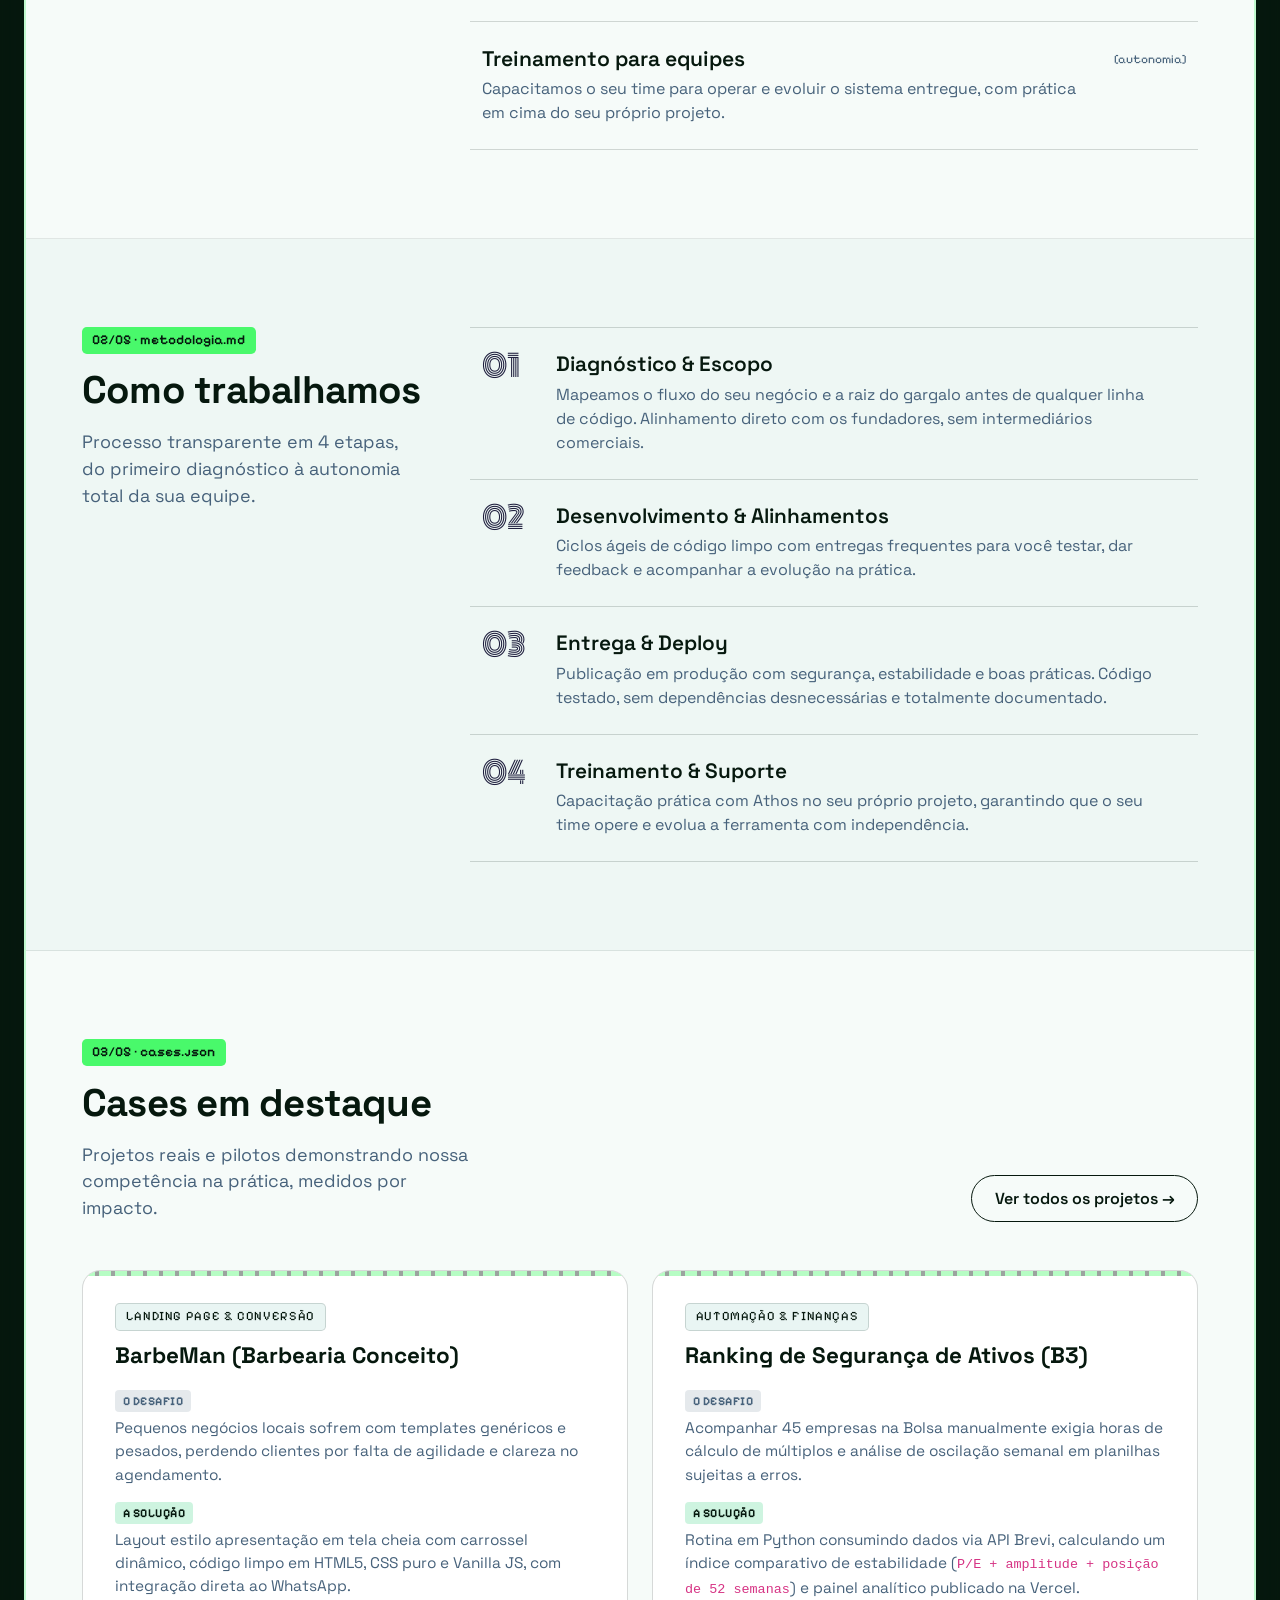
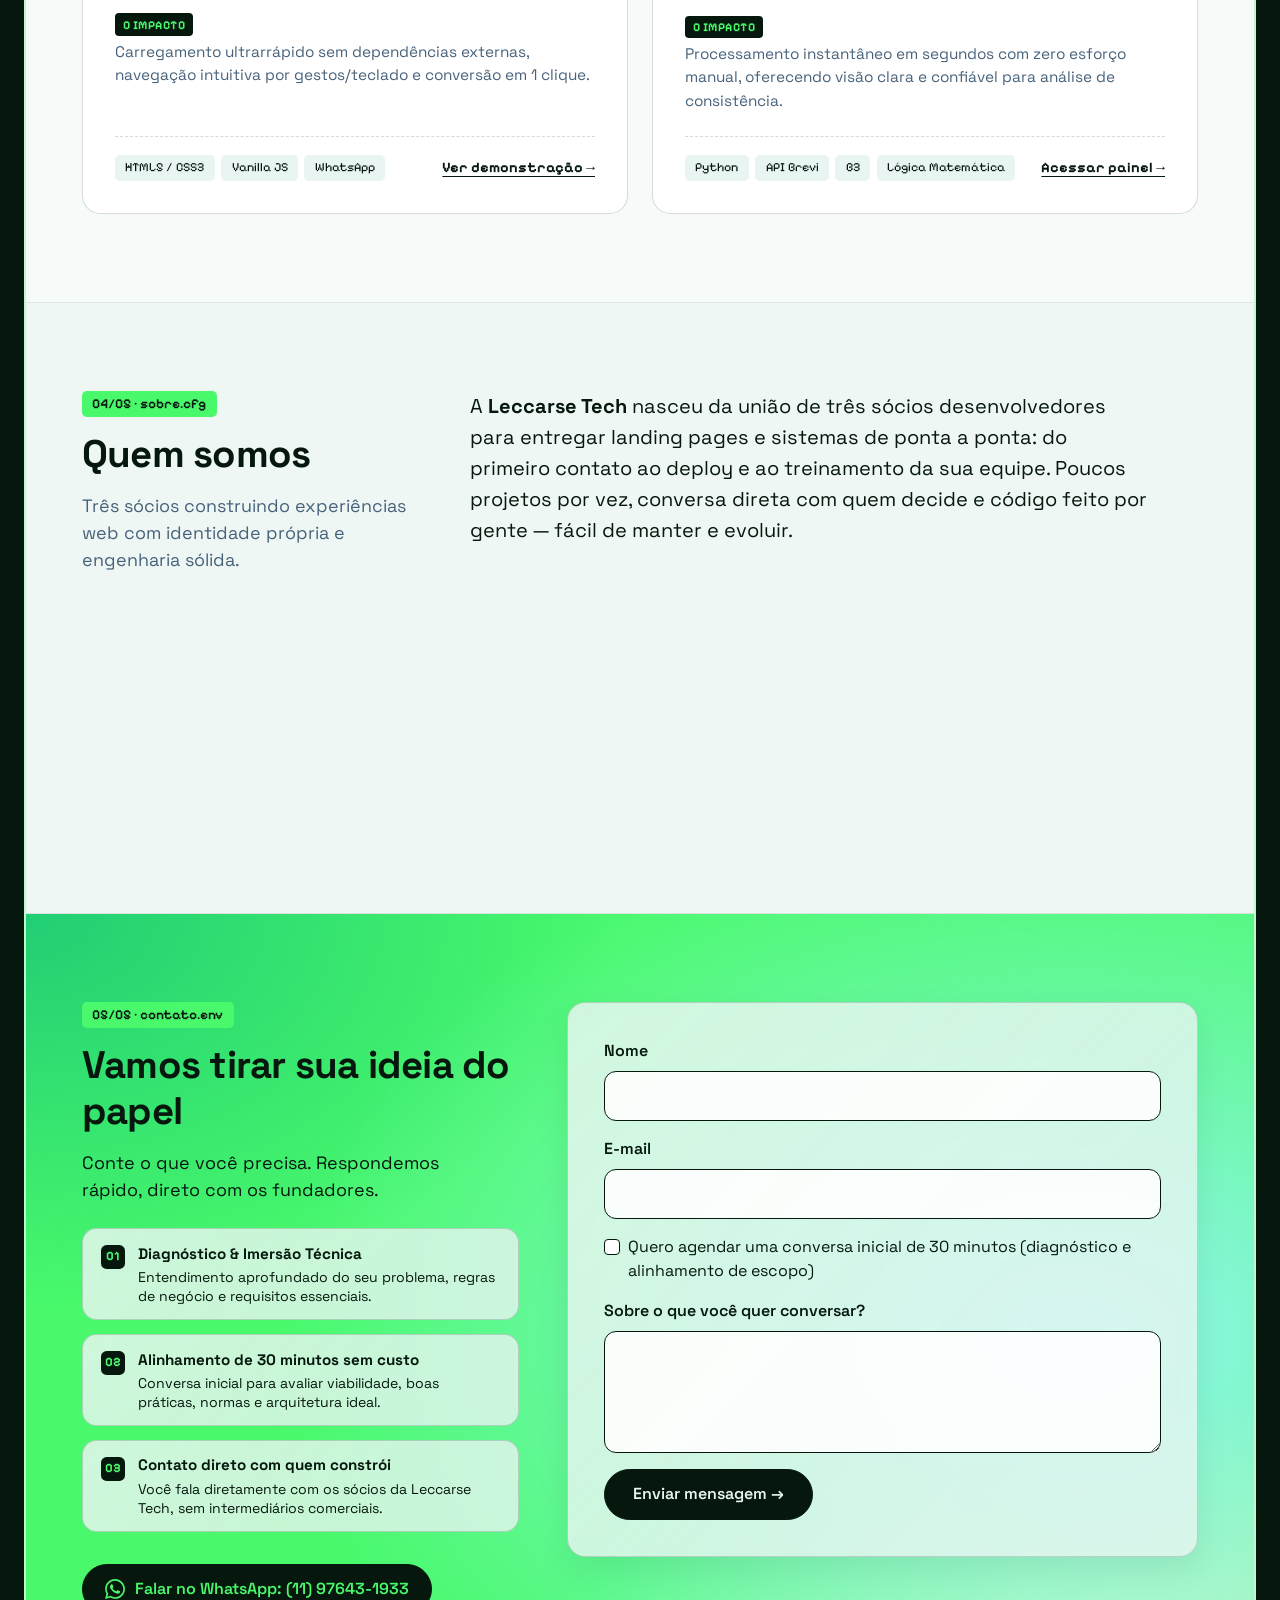
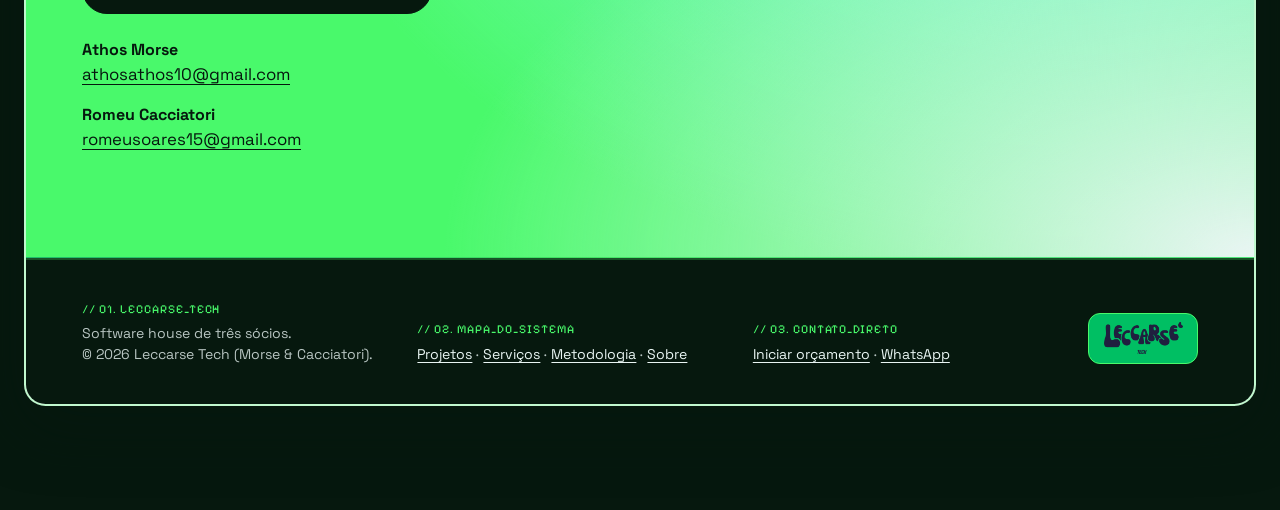
==== commit ad3bab05: "feat(ui): implement Leccarse Tech window frame, interactive Lego hero, scroll-spy tabs, and glass pi" ====
--- a/index.html
+++ b/index.html
@@ -3,448 +3,654 @@
 <head>
   <meta charset="UTF-8">
   <meta name="viewport" content="width=device-width, initial-scale=1">
-  <title>Morse & Cacciatori | A base tecnológica das suas maiores ideias</title>
-  <meta name="description" content="Software house de Morse & Cacciatori: sites, sistemas e integrações sob medida.">
-
-  <!-- Favicon / Logo M&C para navegadores e Google -->
+  <title>Leccarse Tech | A base tecnológica das suas maiores ideias</title>
+  <meta name="description" content="Leccarse Tech: software house especializada em landing pages de alta conversão, sistemas web sob medida, APIs e automação.">
+
+  <!-- Favicon / Logo Leccarse Tech -->
   <link rel="icon" type="image/svg+xml" href="favicon.svg">
   <link rel="icon" type="image/png" sizes="48x48" href="img/favicon-48x48.png">
   <link rel="icon" type="image/png" sizes="192x192" href="img/favicon-192x192.png">
   <link rel="apple-touch-icon" href="img/apple-touch-icon.png">
 
   <!-- Open Graph / Redes Sociais -->
-  <meta property="og:title" content="Morse & Cacciatori | A base tecnológica das suas maiores ideias">
-  <meta property="og:description" content="Software house de Morse & Cacciatori: sites, sistemas e integrações sob medida.">
+  <meta property="og:title" content="Leccarse Tech | A base tecnológica das suas maiores ideias">
+  <meta property="og:description" content="Software house formada por três sócios: landing pages, sistemas web e integrações sob medida, feitos por gente.">
   <meta property="og:type" content="website">
   <meta property="og:image" content="img/favicon-512x512.png">
 
-  <!-- Fonte: Space Grotesk (Google Fonts) -->
+  <!-- Preload Hero Lego image for fast LCP -->
+  <link rel="preload" as="image" href="img/lego-socios.webp" type="image/webp">
+
+  <!-- Fontes: Space Grotesk (corpo), Monoton (display), Pixelify Sans (pixel) -->
   <link rel="preconnect" href="https://fonts.googleapis.com">
   <link rel="preconnect" href="https://fonts.gstatic.com" crossorigin>
-  <link href="https://fonts.googleapis.com/css2?family=Space+Grotesk:wght@300;400;500;700&display=swap" rel="stylesheet">
-
-  <!-- Bootstrap 5 (grid, navbar, formulário) -->
+  <link href="https://fonts.googleapis.com/css2?family=Monoton&family=Pixelify+Sans:wght@400;600;700&family=Space+Grotesk:wght@300;400;500;700&display=swap" rel="stylesheet">
+
+  <!-- Bootstrap 5 (grid & utilities) -->
   <link href="https://cdn.jsdelivr.net/npm/bootstrap@5.3.3/dist/css/bootstrap.min.css" rel="stylesheet">
 
-  <!-- Nosso CSS: vem DEPOIS do Bootstrap para poder sobrescrever -->
+  <!-- Estilos customizados da Leccarse Tech -->
   <link href="style.css" rel="stylesheet">
 </head>
 <body>
 
-  <!-- ============ MENU ============ -->
-  <nav class="navbar navbar-expand-md site-nav">
-    <div class="container">
-      <a class="navbar-brand" href="#inicio" aria-label="Morse & Cacciatori, início">M&amp;C</a>
-      <button class="navbar-toggler" type="button" data-bs-toggle="collapse" data-bs-target="#menu"
-              aria-controls="menu" aria-expanded="false" aria-label="Abrir menu">
-        <span class="navbar-toggler-icon"></span>
-      </button>
-      <div class="collapse navbar-collapse justify-content-end" id="menu">
-        <ul class="navbar-nav gap-md-4">
-          <li class="nav-item"><a class="nav-link" href="#servicos">Serviços</a></li>
-          <li class="nav-item"><a class="nav-link" href="#metodologia">Como trabalhamos</a></li>
-          <li class="nav-item"><a class="nav-link" href="#cases">Cases</a></li>
-          <li class="nav-item"><a class="nav-link" href="projetos.html">Projetos</a></li>
-          <li class="nav-item"><a class="nav-link" href="#sobre">Sobre</a></li>
-          <li class="nav-item"><a class="nav-link" href="#contato">Contato</a></li>
+  <a href="#inicio" class="skip-link">Pular para o conteúdo principal</a>
+
+  <!-- ============ MOLDURA DE JANELA PRINCIPAL ============ -->
+  <div class="app-window">
+
+    <!-- Barra de Abas no Topo (Scroll-Spy + HUD Progress) -->
+    <header class="window-topbar" aria-label="Indicador de seções da janela">
+      <div class="window-dots" aria-hidden="true">
+        <span class="window-dot window-dot--brand"></span>
+        <span class="window-dot window-dot--navy"></span>
+        <span class="window-dot"></span>
+      </div>
+
+      <nav aria-label="Abas de seção">
+        <ul class="window-tabs">
+          <li><a class="window-tab active" href="#inicio" data-section="inicio">inicio.sh</a></li>
+          <li><a class="window-tab" href="#servicos" data-section="servicos">servicos.py</a></li>
+          <li><a class="window-tab" href="#metodologia" data-section="metodologia">metodologia.md</a></li>
+          <li><a class="window-tab" href="#cases" data-section="cases">cases.json</a></li>
+          <li><a class="window-tab" href="projetos.html">projetos.html</a></li>
+          <li><a class="window-tab" href="#sobre" data-section="sobre">sobre.cfg</a></li>
+          <li><a class="window-tab" href="#contato" data-section="contato">contato.env</a></li>
         </ul>
+      </nav>
+
+      <div class="hud-progress" aria-hidden="true" title="Progresso de leitura">
+        <span id="hud-counter">01/06</span>
+        <div class="hud-segments">
+          <span class="hud-seg filled"></span>
+          <span class="hud-seg"></span>
+          <span class="hud-seg"></span>
+          <span class="hud-seg"></span>
+          <span class="hud-seg"></span>
+          <span class="hud-seg"></span>
+        </div>
       </div>
-    </div>
-  </nav>
-
-  <main>
-
-    <!-- ============ HERO (igual ao modelo do Canva) ============ -->
-    <section class="hero" id="inicio">
-      <div class="container">
-        <div class="row align-items-center g-4">
-
-          <div class="col-lg-6 text-center hero-figure">
-            <a href="projetos.html" class="hero-avatar-link" title="Clique para conhecer nossos projetos" aria-label="Ver projetos da Morse & Cacciatori">
-              <picture>
-                <source srcset="img/avatares.webp" type="image/webp">
-                <img src="img/avatares.png" width="1100" height="1199"
-                     alt="Morse e Cacciatori em versão LEGO, lado a lado; um deles acena. Clique para ver nossos projetos.">
-              </picture>
-              <span class="avatar-hint">Ver nossos projetos &rarr;</span>
-            </a>
-          </div>
-
-          <div class="col-lg-6 text-center hero-text">
-            <h1>Morse &amp; Cacciatori</h1>
-            <p class="hero-sub">A base tecnológica das suas maiores ideias.</p>
-            <a href="#contato" class="btn btn-ink">Fale com a gente</a>
-          </div>
-
-        </div>
+    </header>
+
+    <main>
+
+      <!-- ============ HERO INTERATIVO + CONSOLE LATERAL ============ -->
+      <div class="hero-shell">
+        <section class="hero" id="inicio" aria-label="Apresentação Leccarse Tech">
+
+          <!-- Camada 1: Grade Quadriculada Interativa (Scanner + Palavra Pixel) -->
+          <div class="hero-grid-backdrop" aria-hidden="true">
+            <!-- Linha 0 -->
+            <div class="grid-cell grid-cell--accent" data-row="0" data-col="0">
+              OLÁ.<br>SOMOS A<br>LECCARSE&apos;<br>TECH.
+            </div>
+            <div class="grid-cell" data-row="0" data-col="1"></div>
+            <div class="grid-cell" data-row="0" data-col="2"></div>
+            <div class="grid-cell" data-row="0" data-col="3"></div>
+            <div class="grid-cell" data-row="0" data-col="4"></div>
+            <div class="grid-cell" data-row="0" data-col="5"></div>
+            <div class="grid-cell" data-row="0" data-col="6"></div>
+            <div class="grid-cell" data-row="0" data-col="7"></div>
+            <!-- Linha 1 -->
+            <div class="grid-cell" data-row="1" data-col="0"></div>
+            <div class="grid-cell" data-row="1" data-col="1"></div>
+            <div class="grid-cell" data-row="1" data-col="2"></div>
+            <div class="grid-cell" data-row="1" data-col="3"></div>
+            <div class="grid-cell" data-row="1" data-col="4"></div>
+            <div class="grid-cell" data-row="1" data-col="5"></div>
+            <div class="grid-cell" data-row="1" data-col="6"></div>
+            <div class="grid-cell" data-row="1" data-col="7"></div>
+            <!-- Linha 2: LECCARSE distribuído nas células -->
+            <div class="grid-cell" data-row="2" data-col="0">L</div>
+            <div class="grid-cell" data-row="2" data-col="1">E</div>
+            <div class="grid-cell" data-row="2" data-col="2">C</div>
+            <div class="grid-cell" data-row="2" data-col="3">C</div>
+            <div class="grid-cell" data-row="2" data-col="4">A</div>
+            <div class="grid-cell" data-row="2" data-col="5">R</div>
+            <div class="grid-cell" data-row="2" data-col="6">S</div>
+            <div class="grid-cell" data-row="2" data-col="7">E</div>
+            <!-- Linha 3 -->
+            <div class="grid-cell" data-row="3" data-col="0"></div>
+            <div class="grid-cell" data-row="3" data-col="1"></div>
+            <div class="grid-cell" data-row="3" data-col="2"></div>
+            <div class="grid-cell" data-row="3" data-col="3"></div>
+            <div class="grid-cell" data-row="3" data-col="4"></div>
+            <div class="grid-cell" data-row="3" data-col="5"></div>
+            <div class="grid-cell" data-row="3" data-col="6"></div>
+            <div class="grid-cell" data-row="3" data-col="7"></div>
+            <!-- Linha 4 -->
+            <div class="grid-cell" data-row="4" data-col="0"></div>
+            <div class="grid-cell" data-row="4" data-col="1"></div>
+            <div class="grid-cell" data-row="4" data-col="2"></div>
+            <div class="grid-cell" data-row="4" data-col="3"></div>
+            <div class="grid-cell" data-row="4" data-col="4"></div>
+            <div class="grid-cell" data-row="4" data-col="5"></div>
+            <div class="grid-cell" data-row="4" data-col="6"></div>
+            <div class="grid-cell" data-row="4" data-col="7"></div>
+          </div>
+
+          <!-- Palavra Display sobreposta entre a grade e os Legos (Ponto Display 1/3) -->
+          <div class="hero-display-backdrop" aria-hidden="true">LECCARSE</div>
+
+          <div class="container hero-stage">
+            <div class="row align-items-center g-4">
+
+              <!-- Camada 2: Trio de Sócios em Lego (Individualmente Clicáveis + Tilt 3D) -->
+              <div class="col-lg-6 text-center">
+                <div class="hero-lego-scene">
+                  <picture class="hero-lego-picture">
+                    <source srcset="img/lego-socios.webp" type="image/webp">
+                    <img src="img/lego-socios.png" width="1301" height="931" fetchpriority="high"
+                         alt="Os três sócios da Leccarse Tech em versão LEGO lado a lado; o da direita usa fones e acena. Clique em qualquer sócio para ver nossos projetos.">
+                  </picture>
+
+                  <!-- 3 áreas clicáveis independentes (uma para cada boneco Lego) -->
+                  <div class="lego-hotspots" role="group" aria-label="Sócios da Leccarse Tech em Lego">
+                    <a href="projetos.html" class="lego-partner-link"
+                       aria-label="Sócio 1 da Leccarse Tech — Ver projetos da Leccarse Tech">
+                      <span class="lego-partner-tag">[01] Dev &amp; Treinamento &rarr;</span>
+                    </a>
+                    <a href="projetos.html" class="lego-partner-link"
+                       aria-label="Sócio 2 da Leccarse Tech — Ver projetos da Leccarse Tech">
+                      <span class="lego-partner-tag">[02] Front-end &amp; Landing Pages &rarr;</span>
+                    </a>
+                    <a href="projetos.html" class="lego-partner-link"
+                       aria-label="Sócio 3 da Leccarse Tech — Ver projetos da Leccarse Tech">
+                      <span class="lego-partner-tag">[03] Dev &amp; Primeiros Contatos &rarr;</span>
+                    </a>
+                  </div>
+                </div>
+
+                <div class="avatar-hint-bar">
+                  <a href="projetos.html" class="avatar-hint glass-light">
+                    <span>[ clique em qualquer Lego para abrir projetos.html &rarr; ]</span>
+                  </a>
+                </div>
+              </div>
+
+              <!-- Camada 3: Card de Vidro Fosco com Headline e CTA -->
+              <div class="col-lg-6">
+                <div class="hero-content-card glass-light">
+                  <span class="hero-kicker">// software_house · feito_por_gente</span>
+
+                  <div class="hero-brand-lockup">
+                    <picture>
+                      <source srcset="img/logo-leccarse-navy.webp" type="image/webp">
+                      <img src="img/logo-leccarse-navy.png" width="600" height="243"
+                           class="hero-logo-img" alt="Logotipo Leccarse Tech">
+                    </picture>
+                  </div>
+
+                  <h1>
+                    Leccarse&apos; Tech
+                    <span class="hero-display-word">WEB &amp; CODE</span>
+                  </h1>
+
+                  <p class="hero-sub">
+                    A base tecnológica das suas maiores ideias. Landing pages que convertem, sistemas sob medida e código limpo construído diretamente pelos sócios.
+                  </p>
+
+                  <div class="hero-actions">
+                    <a href="#contato" class="btn btn-ink">Fale com a gente &rarr;</a>
+                    <a href="projetos.html" class="btn-outline-ink">Ver projetos</a>
+                  </div>
+
+                  <div class="hero-code-float glass-dark" aria-hidden="true">
+                    <div><span class="code-hl">def</span> construir_projeto(ideia):</div>
+                    <div>&nbsp;&nbsp;return <span class="code-hl">&quot;codigo_limpo_sem_template&quot;</span></div>
+                  </div>
+                </div>
+              </div>
+
+            </div>
+          </div>
+
+        </section>
+
+        <!-- Painel de Console Lateral Decorativo (Seção 4.4 — Apenas Desktop Largo) -->
+        <aside class="hero-console" aria-hidden="true">
+          <div>
+            <div class="console-header">
+              <span>console.log</span>
+              <span>[ativo]</span>
+            </div>
+            <ul class="console-lines">
+              <li><span class="console-num">001</span><span class="console-kw">init</span> leccarse_engine</li>
+              <li><span class="console-num">002</span>&gt; compilando ideia...</li>
+              <li><span class="console-num">003</span>&gt; cafe: <span class="console-ok">ok</span></li>
+              <li><span class="console-num">004</span>&gt; socios_lego: <span class="console-ok">3 online</span></li>
+              <li><span class="console-num">005</span>&gt; foco: <span class="console-kw">landing_pages</span></li>
+              <li><span class="console-num">006</span>&gt; sistemas: <span class="console-kw">sob_medida</span></li>
+              <li><span class="console-num">007</span>&gt; templates_ia: <span class="console-ok">false</span></li>
+              <li><span class="console-num">008</span>&gt; ego: <span class="console-ok">baixo</span></li>
+              <li><span class="console-num">009</span>&gt; panico: <span class="console-ok">false</span></li>
+              <li class="mt-2"><span class="console-num">010</span><span id="console-easter-output" class="console-ok">&gt; status: pronto_para_deploy</span></li>
+            </ul>
+          </div>
+
+          <button type="button" id="console-easter-btn" class="console-easter-btn" tabindex="-1">
+            $ rodar_ping() &crarr;
+          </button>
+        </aside>
       </div>
-    </section>
-
-    <!-- ============ STACK TECNOLÓGICO ============ -->
-    <div class="tech-strip">
-      <div class="container">
-        <div class="tech-strip-inner">
-          <span class="tech-strip-label">Nossa base técnica:</span>
-          <div class="tech-strip-badges">
-            <span class="tech-pill">Python</span>
-            <span class="tech-pill">Java</span>
-            <span class="tech-pill">PostgreSQL</span>
-            <span class="tech-pill">Docker</span>
-            <span class="tech-pill">REST APIs</span>
-            <span class="tech-pill">HTML5 / CSS3</span>
-            <span class="tech-pill">Bootstrap</span>
-            <span class="tech-pill">Git / Linux</span>
+
+      <!-- ============ STACK TECNOLÓGICO ============ -->
+      <div class="tech-strip">
+        <div class="container">
+          <div class="tech-strip-inner">
+            <span class="tech-strip-label">// nossa_base_tecnica:</span>
+            <div class="tech-strip-badges">
+              <span class="tech-pill">Landing Pages</span>
+              <span class="tech-pill">HTML5 / CSS3</span>
+              <span class="tech-pill">JavaScript</span>
+              <span class="tech-pill">Bootstrap</span>
+              <span class="tech-pill">Python</span>
+              <span class="tech-pill">Java</span>
+              <span class="tech-pill">PostgreSQL</span>
+              <span class="tech-pill">Docker</span>
+              <span class="tech-pill">REST APIs</span>
+              <span class="tech-pill">Git / Linux</span>
+            </div>
           </div>
         </div>
       </div>
-    </div>
-
-    <!-- ============ SERVIÇOS ============ -->
-    <section class="section section-light" id="servicos">
-      <div class="container">
-        <div class="row g-5">
-          <div class="col-lg-4">
-            <h2>O que construímos</h2>
-            <p class="lead-muted">Código limpo, entrega com prazo e os dois sócios acompanhando cada etapa.</p>
-          </div>
-          <div class="col-lg-8">
-            <ul class="service-list">
-              <li>
-                <h3>Sites e landing pages</h3>
-                <p>HTML semântico, layout responsivo e carregamento rápido. Páginas pensadas para aparecer bem no Google e transformar visitas em contatos.</p>
-              </li>
-              <li>
-                <h3>Sistemas web sob medida</h3>
-                <p>Back-end, banco de dados e painel administrativo desenhados em torno do seu processo, e não o contrário.</p>
-              </li>
-              <li>
-                <h3>APIs e integrações</h3>
-                <p>Conectamos o seu sistema a pagamentos, planilhas, ERPs e serviços de terceiros via API, sem retrabalho manual.</p>
-              </li>
-              <li>
-                <h3>Automação de processos</h3>
-                <p>Rotinas repetitivas viram scripts e fluxos automáticos, com registro de tudo o que foi executado.</p>
-              </li>
-              <li>
-                <h3>Treinamento para equipes</h3>
-                <p>Capacitamos o seu time para operar e evoluir o sistema entregue, com prática em cima do seu próprio projeto.</p>
-              </li>
-            </ul>
-          </div>
-        </div>
-      </div>
-    </section>
-
-    <!-- ============ COMO TRABALHAMOS (METODOLOGIA) ============ -->
-    <section class="section" id="metodologia">
-      <div class="container">
-        <div class="row g-5">
-          <div class="col-lg-4">
-            <h2>Como trabalhamos</h2>
-            <p class="lead-muted">Processo transparente em 4 etapas, do primeiro diagnóstico à autonomia total da sua equipe.</p>
-          </div>
-          <div class="col-lg-8">
-            <div class="workflow-steps">
-              <div class="workflow-item">
-                <span class="step-num">01</span>
-                <div class="step-body">
-                  <h3>Diagnóstico &amp; Escopo</h3>
-                  <p>Mapeamos o fluxo do seu negócio e a raiz do gargalo antes de qualquer linha de código. Alinhamento direto com os fundadores, sem intermediários comerciais.</p>
-                </div>
-              </div>
-              <div class="workflow-item">
-                <span class="step-num">02</span>
-                <div class="step-body">
-                  <h3>Desenvolvimento &amp; Alinhamentos</h3>
-                  <p>Ciclos ágeis de código limpo com entregas frequentes para você testar, dar feedback e acompanhar a evolução na prática.</p>
-                </div>
-              </div>
-              <div class="workflow-item">
-                <span class="step-num">03</span>
-                <div class="step-body">
-                  <h3>Entrega &amp; Deploy</h3>
-                  <p>Publicação em produção com segurança, estabilidade e boas práticas. Código testado, sem dependências desnecessárias e totalmente documentado.</p>
-                </div>
-              </div>
-              <div class="workflow-item">
-                <span class="step-num">04</span>
-                <div class="step-body">
-                  <h3>Treinamento &amp; Suporte</h3>
-                  <p>Capacitação prática com Athos no seu próprio projeto, garantindo que o seu time opere e evolua a ferramenta com independência.</p>
-                </div>
-              </div>
-            </div>
-          </div>
-        </div>
-      </div>
-    </section>
-
-    <!-- ============ CASES & PORTFÓLIO (PROBLEMA → SOLUÇÃO → IMPACTO) ============ -->
-    <section class="section section-light" id="cases">
-      <div class="container">
-        <div class="row g-4 mb-5 align-items-end">
-          <div class="col-lg-8">
-            <h2>Cases em destaque</h2>
-            <p class="lead-muted mb-0">Projetos reais e pilotos demonstrando nossa competência na prática, medidos por impacto.</p>
-          </div>
-          <div class="col-lg-4 text-lg-end">
-            <a href="projetos.html" class="btn btn-outline-ink">Ver todos os projetos &rarr;</a>
-          </div>
-        </div>
-
-        <div class="row g-4">
-          <!-- CASE 1: Automação Financeira B3 -->
-          <div class="col-lg-6">
-            <article class="case-card">
-              <div class="case-header">
-                <span class="case-badge">Automação &amp; Finanças</span>
-                <h3 class="case-title">Ranking de Segurança de Ativos (B3)</h3>
-              </div>
-              <div class="case-flow">
-                <div class="flow-step">
-                  <span class="flow-tag flow-problem">O Desafio</span>
-                  <p>Acompanhar 45 empresas na Bolsa manualmente exigia horas de cálculo de múltiplos e análise de oscilação semanal em planilhas sujeitas a erros.</p>
-                </div>
-                <div class="flow-step">
-                  <span class="flow-tag flow-solution">A Solução</span>
-                  <p>Rotina em Python consumindo dados via API Brevi, calculando um índice comparativo de estabilidade (<code>P/E + amplitude + posição de 52 semanas</code>) e painel analítico publicado na Vercel.</p>
-                </div>
-                <div class="flow-step">
-                  <span class="flow-tag flow-result">O Impacto</span>
-                  <p>Processamento instantâneo em segundos com zero esforço manual, oferecendo visão clara e confiável para análise de consistência.</p>
-                </div>
-              </div>
-              <div class="case-footer">
-                <div class="case-techs">
-                  <span class="tech-tag">Python</span>
-                  <span class="tech-tag">API Brevi</span>
-                  <span class="tech-tag">B3</span>
-                  <span class="tech-tag">Lógica Matemática</span>
-                </div>
-                <a href="https://finance-analystic-qv4s5uhey-athos6.vercel.app/" class="case-link" target="_blank" rel="noopener">Acessar painel &rarr;</a>
-              </div>
-            </article>
-          </div>
-
-          <!-- CASE 2: BarbeMan -->
-          <div class="col-lg-6">
-            <article class="case-card">
-              <div class="case-header">
-                <span class="case-badge">Landing Page &amp; Conversão</span>
-                <h3 class="case-title">BarbeMan (Barbearia Conceito)</h3>
-              </div>
-              <div class="case-flow">
-                <div class="flow-step">
-                  <span class="flow-tag flow-problem">O Desafio</span>
-                  <p>Pequenos negócios locais sofrem com templates genéricos e pesados, perdendo clientes por falta de agilidade e clareza no agendamento.</p>
-                </div>
-                <div class="flow-step">
-                  <span class="flow-tag flow-solution">A Solução</span>
-                  <p>Layout estilo apresentação em tela cheia com carrossel dinâmico, código limpo em HTML5, CSS puro e Vanilla JS, com integração direta ao WhatsApp.</p>
-                </div>
-                <div class="flow-step">
-                  <span class="flow-tag flow-result">O Impacto</span>
-                  <p>Carregamento ultrarrápido sem dependências externas, navegação intuitiva por gestos/teclado e conversão em 1 clique.</p>
-                </div>
-              </div>
-              <div class="case-footer">
-                <div class="case-techs">
-                  <span class="tech-tag">HTML5 / CSS3</span>
-                  <span class="tech-tag">Vanilla JS</span>
-                  <span class="tech-tag">WhatsApp</span>
-                </div>
-                <a href="projetos/barbeman/index.html" class="case-link" target="_blank" rel="noopener">Ver demonstração &rarr;</a>
-              </div>
-            </article>
-          </div>
-        </div>
-      </div>
-    </section>
-
-    <!-- ============ SOBRE ============ -->
-    <section class="section" id="sobre">
-      <div class="container">
-        <div class="row g-5">
-          <div class="col-lg-4">
-            <h2>Quem somos</h2>
-          </div>
-          <div class="col-lg-8">
-            <p class="about-text">
-              Somos dois desenvolvedores que criaram uma software house para entregar software de ponta a ponta:
-              do primeiro contato ao deploy e ao treinamento da sua equipe. Poucos projetos por vez,
-              conversa direta com quem decide e código que dá para manter.
-            </p>
-            <div class="row g-4 mt-1">
-              <div class="col-sm-6">
-                <h3 class="person">Athos Morse</h3>
-                <p class="role">Dev e treinamento</p>
-                <p>Desenvolve as soluções e treina a sua equipe para usá-las e evoluí-las.</p>
-              </div>
-              <div class="col-sm-6">
-                <h3 class="person">Romeu Cacciatori</h3>
-                <p class="role">Dev e primeiros contatos</p>
-                <p>Desenvolve e cuida da conversa inicial, para entender o seu problema antes de escrever a primeira linha.</p>
-              </div>
-            </div>
-          </div>
-        </div>
-      </div>
-    </section>
-
-    <!-- ============ CONTATO ============ -->
-    <section class="section section-gradient" id="contato">
-      <div class="container">
-        <div class="row g-5">
-          <div class="col-lg-5">
-            <h2>Vamos tirar sua ideia do papel</h2>
-            <p class="lead-ink">Conte o que você precisa. Respondemos rápido, direto com os fundadores.</p>
-
-            <!-- Vantagens do contato e da conversa inicial -->
-            <div class="contact-perks">
-              <div class="perk-item">
-                <span class="perk-icon" aria-hidden="true">&#10003;</span>
-                <div>
-                  <strong>Diagnóstico &amp; Imersão Técnica</strong>
-                  <p>Entendimento aprofundado do seu problema, regras de negócio e requisitos essenciais.</p>
-                </div>
-              </div>
-              <div class="perk-item">
-                <span class="perk-icon" aria-hidden="true">&#10003;</span>
-                <div>
-                  <strong>Alinhamento de 30 minutos sem custo</strong>
-                  <p>Conversa inicial para avaliar viabilidade, boas práticas, normas e arquitetura ideal.</p>
-                </div>
-              </div>
-              <div class="perk-item">
-                <span class="perk-icon" aria-hidden="true">&#10003;</span>
-                <div>
-                  <strong>Contato direto com quem constrói</strong>
-                  <p>Você fala diretamente com Athos e Romeu, sem intermediários comerciais.</p>
-                </div>
-              </div>
-            </div>
-
-            <!-- Canais diretos de contato -->
-            <div class="contact-channels mt-4">
-              <div class="mb-3">
-                <a href="https://wa.me/5511976431933?text=Ol%C3%A1%2C%20Morse%20%26%20Cacciatori!%20Gostaria%20de%20conversar%20sobre%20um%20projeto." target="_blank" rel="noopener noreferrer" class="btn btn-whatsapp" aria-label="Conversar pelo WhatsApp">
-                  <svg width="20" height="20" viewBox="0 0 24 24" fill="currentColor" aria-hidden="true">
-                    <path d="M.057 24l1.687-6.163c-1.041-1.804-1.588-3.849-1.587-5.946.003-6.556 5.338-11.891 11.893-11.891 3.181.001 6.167 1.24 8.413 3.488 2.245 2.248 3.481 5.236 3.48 8.414-.003 6.557-5.338 11.892-11.893 11.892-1.99-.001-3.951-.5-5.688-1.448l-6.305 1.654zm6.597-3.807c1.676.995 3.276 1.591 5.392 1.592 5.448 0 9.886-4.434 9.889-9.885.002-5.462-4.415-9.89-9.881-9.892-5.452 0-9.887 4.434-9.889 9.884-.001 2.225.651 3.891 1.746 5.634l-.999 3.648 3.742-.981zm11.387-5.464c-.074-.124-.272-.198-.57-.347-.297-.149-1.758-.868-2.031-.967-.272-.099-.47-.149-.669.149-.198.297-.768.967-.941 1.165-.173.198-.347.223-.644.074-.297-.149-1.255-.462-2.39-1.475-.883-.788-1.48-1.761-1.653-2.059-.173-.297-.018-.458.13-.606.134-.133.297-.347.446-.521.151-.172.2-.296.3-.495.099-.198.05-.372-.025-.521-.075-.148-.669-1.611-.916-2.206-.242-.579-.487-.501-.669-.51l-.57-.01c-.198 0-.52.074-.792.372s-1.04 1.016-1.04 2.479 1.065 2.876 1.213 3.074c.149.198 2.095 3.2 5.076 4.487.709.306 1.263.489 1.694.626.712.226 1.36.194 1.872.118.571-.085 1.758-.719 2.006-1.413.248-.695.248-1.29.173-1.414z"/>
-                  </svg>
-                  <span>Falar no WhatsApp: (11) 97643-1933</span>
-                </a>
-              </div>
-              <ul class="contact-links">
-                <li>
-                  <span class="contact-name">Athos Morse</span>
-                  <a href="mailto:athosathos10@gmail.com">athosathos10@gmail.com</a>
+
+      <!-- ============ SERVIÇOS (01/05) ============ -->
+      <section class="section section-light" id="servicos">
+        <div class="container">
+          <div class="row g-5">
+            <div class="col-lg-4">
+              <span class="section-index">01/05 · servicos.py</span>
+              <h2>O que construímos</h2>
+              <p class="lead-muted">Código limpo, entrega com prazo e os sócios acompanhando cada etapa do início ao deploy.</p>
+              <div class="section-terminal-bar" aria-hidden="true">
+                <span id="services-typewriter" data-text="> leccarse --listar-servicos --sob-medida">&gt; leccarse --listar-servicos</span>
+                <span class="terminal-cursor"></span>
+              </div>
+            </div>
+            <div class="col-lg-8">
+              <ul class="service-list">
+                <li class="reveal-grid-item">
+                  <h3>
+                    <span>Sites e landing pages</span>
+                    <span class="service-tag-pixel">[destaque]</span>
+                  </h3>
+                  <p>HTML semântico, identidade visual própria, layout responsivo e carregamento rápido. Páginas pensadas para aparecer bem no Google e transformar visitas em contatos reais.</p>
                 </li>
-                <li>
-                  <span class="contact-name">Romeu Cacciatori</span>
-                  <a href="mailto:romeusoares15@gmail.com">romeusoares15@gmail.com</a>
+                <li class="reveal-grid-item">
+                  <h3>
+                    <span>Sistemas web sob medida</span>
+                    <span class="service-tag-pixel">[full-stack]</span>
+                  </h3>
+                  <p>Back-end, banco de dados e painel administrativo desenhados em torno do seu processo, e não o contrário.</p>
+                </li>
+                <li class="reveal-grid-item">
+                  <h3>
+                    <span>APIs e integrações</span>
+                    <span class="service-tag-pixel">[conectividade]</span>
+                  </h3>
+                  <p>Conectamos o seu sistema a pagamentos, planilhas, ERPs e serviços de terceiros via API, sem retrabalho manual.</p>
+                </li>
+                <li class="reveal-grid-item">
+                  <h3>
+                    <span>Automação de processos</span>
+                    <span class="service-tag-pixel">[scripts]</span>
+                  </h3>
+                  <p>Rotinas repetitivas viram scripts e fluxos automáticos, com registro de tudo o que foi executado.</p>
+                </li>
+                <li class="reveal-grid-item">
+                  <h3>
+                    <span>Treinamento para equipes</span>
+                    <span class="service-tag-pixel">[autonomia]</span>
+                  </h3>
+                  <p>Capacitamos o seu time para operar e evoluir o sistema entregue, com prática em cima do seu próprio projeto.</p>
                 </li>
               </ul>
             </div>
           </div>
-
-          <div class="col-lg-7">
-            <form action="https://formspree.io/f/mqpeylew" method="POST" class="contact-form" id="form-contato">
-              <input type="hidden" name="_subject" value="Novo contato pelo site Morse & Cacciatori">
-              <div class="mb-3">
-                <label for="nome" class="form-label">Nome</label>
-                <input type="text" class="form-control" id="nome" name="nome" autocomplete="name" required>
-              </div>
-              <div class="mb-3">
-                <label for="email" class="form-label">E-mail</label>
-                <input type="email" class="form-control" id="email" name="email" autocomplete="email" required>
-              </div>
-              <div class="mb-3 form-check">
-                <input type="checkbox" class="form-check-input" id="agendar_chamada" name="agendar_chamada" value="Sim, quero agendar conversa de 30min">
-                <label class="form-check-label" for="agendar_chamada">
-                  Quero agendar uma conversa inicial de 30 minutos (diagnóstico e alinhamento de escopo)
-                </label>
-              </div>
-              <div class="mb-3">
-                <label for="mensagem" class="form-label">Sobre o que você quer conversar?</label>
-                <textarea class="form-control" id="mensagem" name="mensagem" rows="4" required></textarea>
-              </div>
-              <button type="submit" id="btn-submit" class="btn btn-ink">Enviar mensagem</button>
-              <div id="form-status" class="form-status d-none mt-3" role="alert"></div>
-            </form>
+        </div>
+      </section>
+
+      <!-- ============ COMO TRABALHAMOS / METODOLOGIA (02/05) ============ -->
+      <section class="section" id="metodologia">
+        <div class="container">
+          <div class="row g-5">
+            <div class="col-lg-4">
+              <span class="section-index">02/05 · metodologia.md</span>
+              <h2>Como trabalhamos</h2>
+              <p class="lead-muted">Processo transparente em 4 etapas, do primeiro diagnóstico à autonomia total da sua equipe.</p>
+            </div>
+            <div class="col-lg-8">
+              <div class="workflow-steps">
+                <div class="workflow-item reveal-grid-item">
+                  <span class="step-num">01</span>
+                  <div class="step-body">
+                    <h3>Diagnóstico &amp; Escopo</h3>
+                    <p>Mapeamos o fluxo do seu negócio e a raiz do gargalo antes de qualquer linha de código. Alinhamento direto com os fundadores, sem intermediários comerciais.</p>
+                  </div>
+                </div>
+                <div class="workflow-item reveal-grid-item">
+                  <span class="step-num">02</span>
+                  <div class="step-body">
+                    <h3>Desenvolvimento &amp; Alinhamentos</h3>
+                    <p>Ciclos ágeis de código limpo com entregas frequentes para você testar, dar feedback e acompanhar a evolução na prática.</p>
+                  </div>
+                </div>
+                <div class="workflow-item reveal-grid-item">
+                  <span class="step-num">03</span>
+                  <div class="step-body">
+                    <h3>Entrega &amp; Deploy</h3>
+                    <p>Publicação em produção com segurança, estabilidade e boas práticas. Código testado, sem dependências desnecessárias e totalmente documentado.</p>
+                  </div>
+                </div>
+                <div class="workflow-item reveal-grid-item">
+                  <span class="step-num">04</span>
+                  <div class="step-body">
+                    <h3>Treinamento &amp; Suporte</h3>
+                    <p>Capacitação prática com Athos no seu próprio projeto, garantindo que o seu time opere e evolua a ferramenta com independência.</p>
+                  </div>
+                </div>
+              </div>
+            </div>
+          </div>
+        </div>
+      </section>
+
+      <!-- ============ CASES & PORTFÓLIO (03/05) ============ -->
+      <section class="section section-light" id="cases">
+        <div class="container">
+          <div class="row g-4 mb-5 align-items-end">
+            <div class="col-lg-8">
+              <span class="section-index">03/05 · cases.json</span>
+              <h2>Cases em destaque</h2>
+              <p class="lead-muted mb-0">Projetos reais e pilotos demonstrando nossa competência na prática, medidos por impacto.</p>
+            </div>
+            <div class="col-lg-4 text-lg-end">
+              <a href="projetos.html" class="btn-outline-ink">Ver todos os projetos &rarr;</a>
+            </div>
+          </div>
+
+          <div class="row g-4">
+            <!-- CASE 1: BarbeMan (Landing Page & Conversão) -->
+            <div class="col-lg-6">
+              <article class="case-card reveal-grid-item">
+                <div class="case-header">
+                  <span class="case-badge">Landing Page &amp; Conversão</span>
+                  <h3 class="case-title">BarbeMan (Barbearia Conceito)</h3>
+                </div>
+                <div class="case-flow">
+                  <div class="flow-step">
+                    <span class="flow-tag flow-problem">O Desafio</span>
+                    <p>Pequenos negócios locais sofrem com templates genéricos e pesados, perdendo clientes por falta de agilidade e clareza no agendamento.</p>
+                  </div>
+                  <div class="flow-step">
+                    <span class="flow-tag flow-solution">A Solução</span>
+                    <p>Layout estilo apresentação em tela cheia com carrossel dinâmico, código limpo em HTML5, CSS puro e Vanilla JS, com integração direta ao WhatsApp.</p>
+                  </div>
+                  <div class="flow-step">
+                    <span class="flow-tag flow-result">O Impacto</span>
+                    <p>Carregamento ultrarrápido sem dependências externas, navegação intuitiva por gestos/teclado e conversão em 1 clique.</p>
+                  </div>
+                </div>
+                <div class="case-footer">
+                  <div class="case-techs">
+                    <span class="tech-tag">HTML5 / CSS3</span>
+                    <span class="tech-tag">Vanilla JS</span>
+                    <span class="tech-tag">WhatsApp</span>
+                  </div>
+                  <a href="projetos/barbeman/index.html" class="case-link" target="_blank" rel="noopener">Ver demonstração &rarr;</a>
+                </div>
+              </article>
+            </div>
+
+            <!-- CASE 2: Automação Financeira B3 -->
+            <div class="col-lg-6">
+              <article class="case-card reveal-grid-item">
+                <div class="case-header">
+                  <span class="case-badge">Automação &amp; Finanças</span>
+                  <h3 class="case-title">Ranking de Segurança de Ativos (B3)</h3>
+                </div>
+                <div class="case-flow">
+                  <div class="flow-step">
+                    <span class="flow-tag flow-problem">O Desafio</span>
+                    <p>Acompanhar 45 empresas na Bolsa manualmente exigia horas de cálculo de múltiplos e análise de oscilação semanal em planilhas sujeitas a erros.</p>
+                  </div>
+                  <div class="flow-step">
+                    <span class="flow-tag flow-solution">A Solução</span>
+                    <p>Rotina em Python consumindo dados via API Brevi, calculando um índice comparativo de estabilidade (<code>P/E + amplitude + posição de 52 semanas</code>) e painel analítico publicado na Vercel.</p>
+                  </div>
+                  <div class="flow-step">
+                    <span class="flow-tag flow-result">O Impacto</span>
+                    <p>Processamento instantâneo em segundos com zero esforço manual, oferecendo visão clara e confiável para análise de consistência.</p>
+                  </div>
+                </div>
+                <div class="case-footer">
+                  <div class="case-techs">
+                    <span class="tech-tag">Python</span>
+                    <span class="tech-tag">API Brevi</span>
+                    <span class="tech-tag">B3</span>
+                    <span class="tech-tag">Lógica Matemática</span>
+                  </div>
+                  <a href="https://finance-analystic-qv4s5uhey-athos6.vercel.app/" class="case-link" target="_blank" rel="noopener">Acessar painel &rarr;</a>
+                </div>
+              </article>
+            </div>
+          </div>
+        </div>
+      </section>
+
+      <!-- ============ SOBRE (04/05) ============ -->
+      <section class="section" id="sobre">
+        <div class="container">
+          <div class="row g-5">
+            <div class="col-lg-4">
+              <span class="section-index">04/05 · sobre.cfg</span>
+              <h2>Quem somos</h2>
+              <p class="lead-muted">Três sócios construindo experiências web com identidade própria e engenharia sólida.</p>
+            </div>
+            <div class="col-lg-8">
+              <p class="about-text">
+                A <strong>Leccarse Tech</strong> nasceu da união de três sócios desenvolvedores para entregar landing pages e sistemas de ponta a ponta: do primeiro contato ao deploy e ao treinamento da sua equipe. Poucos projetos por vez, conversa direta com quem decide e código feito por gente — fácil de manter e evoluir.
+              </p>
+              <div class="row g-4 mt-2">
+                <div class="col-md-4">
+                  <div class="partner-card reveal-grid-item">
+                    <h3 class="person">Athos Morse</h3>
+                    <p class="role">// Dev &amp; Treinamento</p>
+                    <p class="mb-0">Desenvolve as soluções e treina a sua equipe para operá-las e evoluí-las com autonomia.</p>
+                  </div>
+                </div>
+                <div class="col-md-4">
+                  <div class="partner-card reveal-grid-item">
+                    <h3 class="person">Romeu Cacciatori</h3>
+                    <p class="role">// Dev &amp; Primeiros Contatos</p>
+                    <p class="mb-0">Desenvolve e conduz a conversa inicial para mapear seu problema antes da primeira linha de código.</p>
+                  </div>
+                </div>
+                <div class="col-md-4">
+                  <div class="partner-card reveal-grid-item">
+                    <h3 class="person">Trio Leccarse</h3>
+                    <p class="role">// Design, Front-end &amp; Produto</p>
+                    <p class="mb-0">Arquitetura de interface, performance e conversão trabalhando juntas em cada entrega.</p>
+                  </div>
+                </div>
+              </div>
+            </div>
+          </div>
+        </div>
+      </section>
+
+      <!-- ============ CONTATO COM VIDRO FOSCO (05/05) ============ -->
+      <section class="section section-gradient" id="contato">
+        <div class="container">
+          <div class="row g-5 align-items-start">
+            <div class="col-lg-5">
+              <span class="section-index">05/05 · contato.env</span>
+              <h2>Vamos tirar sua ideia do papel</h2>
+              <p class="lead-ink">Conte o que você precisa. Respondemos rápido, direto com os fundadores.</p>
+
+              <!-- Vantagens do contato e da conversa inicial -->
+              <div class="contact-perks">
+                <div class="perk-item glass-light">
+                  <span class="perk-icon" aria-hidden="true">01</span>
+                  <div>
+                    <strong>Diagnóstico &amp; Imersão Técnica</strong>
+                    <p>Entendimento aprofundado do seu problema, regras de negócio e requisitos essenciais.</p>
+                  </div>
+                </div>
+                <div class="perk-item glass-light">
+                  <span class="perk-icon" aria-hidden="true">02</span>
+                  <div>
+                    <strong>Alinhamento de 30 minutos sem custo</strong>
+                    <p>Conversa inicial para avaliar viabilidade, boas práticas, normas e arquitetura ideal.</p>
+                  </div>
+                </div>
+                <div class="perk-item glass-light">
+                  <span class="perk-icon" aria-hidden="true">03</span>
+                  <div>
+                    <strong>Contato direto com quem constrói</strong>
+                    <p>Você fala diretamente com os sócios da Leccarse Tech, sem intermediários comerciais.</p>
+                  </div>
+                </div>
+              </div>
+
+              <!-- Canais diretos de contato -->
+              <div class="contact-channels mt-4">
+                <div class="mb-3">
+                  <a href="https://wa.me/5511976431933?text=Ol%C3%A1%2C%20Morse%20%26%20Cacciatori!%20Gostaria%20de%20conversar%20sobre%20um%20projeto." target="_blank" rel="noopener noreferrer" class="btn-whatsapp" aria-label="Conversar pelo WhatsApp">
+                    <svg width="20" height="20" viewBox="0 0 24 24" fill="currentColor" aria-hidden="true">
+                      <path d="M.057 24l1.687-6.163c-1.041-1.804-1.588-3.849-1.587-5.946.003-6.556 5.338-11.891 11.893-11.891 3.181.001 6.167 1.24 8.413 3.488 2.245 2.248 3.481 5.236 3.48 8.414-.003 6.557-5.338 11.892-11.893 11.892-1.99-.001-3.951-.5-5.688-1.448l-6.305 1.654zm6.597-3.807c1.676.995 3.276 1.591 5.392 1.592 5.448 0 9.886-4.434 9.889-9.885.002-5.462-4.415-9.89-9.881-9.892-5.452 0-9.887 4.434-9.889 9.884-.001 2.225.651 3.891 1.746 5.634l-.999 3.648 3.742-.981zm11.387-5.464c-.074-.124-.272-.198-.57-.347-.297-.149-1.758-.868-2.031-.967-.272-.099-.47-.149-.669.149-.198.297-.768.967-.941 1.165-.173.198-.347.223-.644.074-.297-.149-1.255-.462-2.39-1.475-.883-.788-1.48-1.761-1.653-2.059-.173-.297-.018-.458.13-.606.134-.133.297-.347.446-.521.151-.172.2-.296.3-.495.099-.198.05-.372-.025-.521-.075-.148-.669-1.611-.916-2.206-.242-.579-.487-.501-.669-.51l-.57-.01c-.198 0-.52.074-.792.372s-1.04 1.016-1.04 2.479 1.065 2.876 1.213 3.074c.149.198 2.095 3.2 5.076 4.487.709.306 1.263.489 1.694.626.712.226 1.36.194 1.872.118.571-.085 1.758-.719 2.006-1.413.248-.695.248-1.29.173-1.414z"/>
+                    </svg>
+                    <span>Falar no WhatsApp: (11) 97643-1933</span>
+                  </a>
+                </div>
+                <ul class="contact-links">
+                  <li>
+                    <span class="contact-name">Athos Morse</span>
+                    <a href="mailto:athosathos10@gmail.com">athosathos10@gmail.com</a>
+                  </li>
+                  <li>
+                    <span class="contact-name">Romeu Cacciatori</span>
+                    <a href="mailto:romeusoares15@gmail.com">romeusoares15@gmail.com</a>
+                  </li>
+                </ul>
+              </div>
+            </div>
+
+            <div class="col-lg-7">
+              <div class="contact-glass-panel glass-light">
+                <form action="https://formspree.io/f/mqpeylew" method="POST" class="contact-form" id="form-contato">
+                  <input type="hidden" name="_subject" value="Novo contato pelo site Leccarse Tech (Morse & Cacciatori)">
+                  <div class="mb-3">
+                    <label for="nome" class="form-label">Nome</label>
+                    <input type="text" class="form-control" id="nome" name="nome" autocomplete="name" required>
+                  </div>
+                  <div class="mb-3">
+                    <label for="email" class="form-label">E-mail</label>
+                    <input type="email" class="form-control" id="email" name="email" autocomplete="email" required>
+                  </div>
+                  <div class="mb-3 form-check">
+                    <input type="checkbox" class="form-check-input" id="agendar_chamada" name="agendar_chamada" value="Sim, quero agendar conversa de 30min">
+                    <label class="form-check-label" for="agendar_chamada">
+                      Quero agendar uma conversa inicial de 30 minutos (diagnóstico e alinhamento de escopo)
+                    </label>
+                  </div>
+                  <div class="mb-3">
+                    <label for="mensagem" class="form-label">Sobre o que você quer conversar?</label>
+                    <textarea class="form-control" id="mensagem" name="mensagem" rows="4" required></textarea>
+                  </div>
+                  <button type="submit" id="btn-submit" class="btn btn-ink">Enviar mensagem &rarr;</button>
+                  <div id="form-status" class="form-status d-none mt-3" role="alert"></div>
+                </form>
+              </div>
+            </div>
+          </div>
+        </div>
+      </section>
+
+    </main>
+
+    <!-- ============ RODAPÉ EM MICROTEXTOS + SELO (Seção 4.5, Ref 2) ============ -->
+    <footer class="site-footer">
+      <div class="container">
+        <div class="footer-grid">
+          <div>
+            <span class="footer-col-label">// 01. leccarse_tech</span>
+            <p class="footer-microtext">
+              Software house de três sócios.<br>
+              &copy; 2026 Leccarse Tech (Morse &amp; Cacciatori).
+            </p>
+          </div>
+          <div>
+            <span class="footer-col-label">// 02. mapa_do_sistema</span>
+            <p class="footer-microtext">
+              <a href="projetos.html">Projetos</a> &middot;
+              <a href="#servicos">Serviços</a> &middot;
+              <a href="#metodologia">Metodologia</a> &middot;
+              <a href="#sobre">Sobre</a>
+            </p>
+          </div>
+          <div>
+            <span class="footer-col-label">// 03. contato_direto</span>
+            <p class="footer-microtext">
+              <a href="#contato">Iniciar orçamento</a> &middot;
+              <a href="https://wa.me/5511976431933" target="_blank" rel="noopener noreferrer">WhatsApp</a>
+            </p>
+          </div>
+          <div class="text-md-end">
+            <a href="#inicio" class="footer-seal" aria-label="Voltar ao topo — Leccarse Tech">
+              <picture>
+                <source srcset="img/logo-leccarse-navy.webp" type="image/webp">
+                <img src="img/logo-leccarse-navy.png" width="600" height="243" alt="Selo Leccarse Tech">
+              </picture>
+            </a>
           </div>
         </div>
       </div>
-    </section>
-
-  </main>
+    </footer>
+
+  </div><!-- /.app-window -->
+
+  <!-- ============ NAVEGAÇÃO EM PÍLULA FLUTUANTE NA BASE (Seção 4.3, Ref 1) ============ -->
+  <div class="nav-pill-wrapper">
+    <nav class="nav-pill glass-dark" aria-label="Navegação principal">
+      <a class="nav-pill-brand" href="#inicio" aria-label="Leccarse Tech — Início">
+        <picture>
+          <source srcset="img/logo-leccarse-verde.webp" type="image/webp">
+          <img src="img/logo-leccarse-verde.png" width="600" height="243" class="nav-pill-logo" alt="Leccarse Tech">
+        </picture>
+      </a>
+
+      <button type="button" class="nav-pill-toggle" id="nav-pill-toggle"
+              aria-controls="nav-pill-links" aria-expanded="false" aria-label="Alternar menu de navegação">
+        [ menu ]
+      </button>
+
+      <ul class="nav-pill-links" id="nav-pill-links">
+        <li><a class="nav-pill-link" href="#servicos" data-section="servicos">Serviços</a></li>
+        <li><a class="nav-pill-link" href="#metodologia" data-section="metodologia">Como trabalhamos</a></li>
+        <li><a class="nav-pill-link" href="#cases" data-section="cases">Cases</a></li>
+        <li><a class="nav-pill-link" href="projetos.html">Projetos</a></li>
+        <li><a class="nav-pill-link" href="#sobre" data-section="sobre">Sobre</a></li>
+      </ul>
+
+      <a href="#contato" class="nav-pill-cta">Orçamento &rarr;</a>
+    </nav>
+  </div>
 
   <!-- Botão flutuante do WhatsApp -->
-  <a href="https://wa.me/5511976431933?text=Ol%C3%A1%2C%20Morse%20%26%20Cacciatori!%20Gostaria%20de%20conversar%20sobre%20um%20projeto." 
-     class="btn-whatsapp-float" 
-     target="_blank" 
-     rel="noopener noreferrer" 
-     aria-label="Falar no WhatsApp com Morse e Cacciatori" 
+  <a href="https://wa.me/5511976431933?text=Ol%C3%A1%2C%20Morse%20%26%20Cacciatori!%20Gostaria%20de%20conversar%20sobre%20um%20projeto."
+     class="btn-whatsapp-float"
+     target="_blank"
+     rel="noopener noreferrer"
+     aria-label="Falar no WhatsApp com Leccarse Tech"
      title="Falar no WhatsApp: (11) 97643-1933">
-    <svg width="24" height="24" viewBox="0 0 24 24" fill="currentColor" aria-hidden="true">
+    <svg width="20" height="20" viewBox="0 0 24 24" fill="currentColor" aria-hidden="true">
       <path d="M.057 24l1.687-6.163c-1.041-1.804-1.588-3.849-1.587-5.946.003-6.556 5.338-11.891 11.893-11.891 3.181.001 6.167 1.24 8.413 3.488 2.245 2.248 3.481 5.236 3.48 8.414-.003 6.557-5.338 11.892-11.893 11.892-1.99-.001-3.951-.5-5.688-1.448l-6.305 1.654zm6.597-3.807c1.676.995 3.276 1.591 5.392 1.592 5.448 0 9.886-4.434 9.889-9.885.002-5.462-4.415-9.89-9.881-9.892-5.452 0-9.887 4.434-9.889 9.884-.001 2.225.651 3.891 1.746 5.634l-.999 3.648 3.742-.981zm11.387-5.464c-.074-.124-.272-.198-.57-.347-.297-.149-1.758-.868-2.031-.967-.272-.099-.47-.149-.669.149-.198.297-.768.967-.941 1.165-.173.198-.347.223-.644.074-.297-.149-1.255-.462-2.39-1.475-.883-.788-1.48-1.761-1.653-2.059-.173-.297-.018-.458.13-.606.134-.133.297-.347.446-.521.151-.172.2-.296.3-.495.099-.198.05-.372-.025-.521-.075-.148-.669-1.611-.916-2.206-.242-.579-.487-.501-.669-.51l-.57-.01c-.198 0-.52.074-.792.372s-1.04 1.016-1.04 2.479 1.065 2.876 1.213 3.074c.149.198 2.095 3.2 5.076 4.487.709.306 1.263.489 1.694.626.712.226 1.36.194 1.872.118.571-.085 1.758-.719 2.006-1.413.248-.695.248-1.29.173-1.414z"/>
     </svg>
     <span class="btn-whatsapp-text">WhatsApp</span>
   </a>
 
-  <footer class="site-footer">
-    <div class="container">
-      <span>&copy; 2026 Morse &amp; Cacciatori</span>
-    </div>
-  </footer>
-
-  <script src="https://cdn.jsdelivr.net/npm/bootstrap@5.3.3/dist/js/bootstrap.bundle.min.js"></script>
-
-  <!-- Envio do formulário via AJAX/Fetch sem recarregar a tela -->
-  <script>
-    (function () {
-      const form = document.getElementById('form-contato');
-      const formStatus = document.getElementById('form-status');
-      const btnSubmit = document.getElementById('btn-submit');
-
-      if (!form || !formStatus || !btnSubmit) return;
-
-      form.addEventListener('submit', async function (event) {
-        event.preventDefault();
-
-        // Feedback imediato de carregamento
-        btnSubmit.disabled = true;
-        const originalText = btnSubmit.innerHTML;
-        btnSubmit.innerHTML = 'Enviando...';
-        formStatus.className = 'form-status d-none mt-3';
-        formStatus.textContent = '';
-
-        try {
-          const formData = new FormData(form);
-          const response = await fetch(form.action, {
-            method: form.method,
-            body: formData,
-            headers: { 'Accept': 'application/json' }
-          });
-
-          if (response.ok) {
-            formStatus.className = 'form-status form-status-success alert alert-success mt-3';
-            formStatus.innerHTML = '<strong>Mensagem enviada com sucesso!</strong> Obrigado pelo contato. Responderemos em breve.';
-            form.reset();
-          } else {
-            const data = await response.json();
-            const message = data.errors ? data.errors.map(function(e) { return e.message; }).join(', ') : 'Houve um erro no envio.';
-            formStatus.className = 'form-status form-status-error alert alert-danger mt-3';
-            formStatus.innerHTML = '<strong>Não foi possível enviar:</strong> ' + message + '. Você também pode nos chamar no WhatsApp ou por e-mail.';
-          }
-        } catch (error) {
-          formStatus.className = 'form-status form-status-error alert alert-danger mt-3';
-          formStatus.innerHTML = '<strong>Erro de conexão:</strong> Não conseguimos enviar sua mensagem. Por favor, tente pelo WhatsApp ou envie um e-mail.';
-        } finally {
-          btnSubmit.disabled = false;
-          btnSubmit.innerHTML = originalText;
-        }
-      });
-    })();
-  </script>
+  <script src="script.js" defer></script>
 </body>
 </html>
--- a/style.css
+++ b/style.css
@@ -1,38 +1,129 @@
 /* =====================================================
-   Morse & Cacciatori — estilos
-   Para mudar o visual, comece pelas variáveis abaixo.
+   Leccarse Tech (formerly Morse & Cacciatori) — Styles
+   Rebrand: Hacker / Pixel Grid / Pop Culture / Clean Glass
+   All colors use CSS custom properties from :root.
    ===================================================== */
 
 :root {
-  /* Cores tiradas do modelo do Canva */
-  --verde:        #49f96b;   /* verde-neon do degradê */
-  --verde-fundo:  #21ce74;   /* verde mais escuro (canto superior esquerdo) */
-  --ciano:        #94f6ef;   /* ciano do meio do degradê */
-  --gelo:         #e9f5f3;   /* quase branco (canto inferior direito) */
-  --tinta:        #06180e;   /* títulos e botões */
-  --azul-cinza:   #55708a;   /* subtítulo e textos de apoio */
-
-  --fonte: "Space Grotesk", system-ui, -apple-system, "Segoe UI", sans-serif;
-}
-
-/* ---------- Base ---------- */
+  /* Core brand palette (preserved from original tokens + official logo) */
+  --verde:              #49f96b;   /* primary neon brand green */
+  --verde-fundo:        #21ce74;   /* deeper brand green */
+  --verde-logo:         #00bf63;   /* exact green from leccase-tech-logo.png */
+  --ciano:              #94f6ef;   /* cyan accent */
+  --gelo:               #e9f5f3;   /* off-white / ice surface */
+  --gelo-puro:          #f6fbf9;   /* lighter ice surface for contrast */
+  --tinta:              #06180e;   /* deep ink black-green */
+  --marinho-logo:       #1f1f3e;   /* exact dark navy from leccase-tech-logo.png */
+  --azul-cinza:         #47627b;   /* muted slate text (AA contrast >= 4.5:1 on --gelo) */
+  --branco:             #ffffff;
+
+  /* Derived surface, border, and glass tokens */
+  --mosaico-1:          #06180e;
+  --mosaico-2:          #0b2617;
+  --mosaico-3:          #142238;
+  --mosaico-borda:      rgba(73, 249, 107, 0.08);
+
+  --janela-bg:          #eef7f4;
+  --janela-borda:       rgba(6, 24, 14, 0.22);
+  --grade-linha:        rgba(6, 24, 14, 0.09);
+  --grade-celula-bg:    rgba(233, 245, 243, 0.72);
+  --grade-celula-ativa: rgba(73, 249, 107, 0.38);
+
+  /* Frosted glass tokens (Ref 3 vibe, no neon glow) */
+  --vidro-escuro-bg:    rgba(6, 24, 14, 0.84);
+  --vidro-escuro-falso: rgba(6, 24, 14, 0.96);
+  --vidro-claro-bg:     rgba(233, 245, 243, 0.78);
+  --vidro-claro-falso:  rgba(233, 245, 243, 0.95);
+  --vidro-borda:        rgba(233, 245, 243, 0.22);
+  --vidro-borda-escura: rgba(6, 24, 14, 0.16);
+  --vidro-reflexo:      linear-gradient(135deg, rgba(255, 255, 255, 0.16) 0%, rgba(255, 255, 255, 0.02) 60%);
+
+  /* Status & semantic tokens */
+  --whatsapp-bg:        #1fa855;
+  --whatsapp-hover:     #178a43;
+  --sucesso-bg:         #d1e7dd;
+  --sucesso-borda:      #a3cfbb;
+  --sucesso-texto:      #0a3622;
+  --erro-bg:            #f8d7da;
+  --erro-borda:         #f1aeb5;
+  --erro-texto:         #58151c;
+
+  /* Typography system (strictly 3 families) */
+  --fonte:         "Space Grotesk", system-ui, -apple-system, "Segoe UI", sans-serif;
+  --fonte-display: "Monoton", "Space Grotesk", sans-serif;
+  --fonte-pixel:   "Pixelify Sans", monospace;
+
+  /* Spacing & geometry */
+  --raio-janela:   1.35rem;
+  --raio-card:     1.15rem;
+  --raio-pilula:   999px;
+}
+
+/* ---------- Base & Reset ---------- */
 *, *::before, *::after {
   box-sizing: border-box;
 }
 
 html {
   scroll-behavior: smooth;
-  scroll-padding-top: 4rem;
+  scroll-padding-top: 3.75rem;
   overflow-x: hidden;
 }
 
 body {
   font-family: var(--fonte);
   color: var(--tinta);
-  background: #fff;
+  background-color: var(--mosaico-1);
+  /* Pixelated mosaic outer background + subtle L' monogram frame pattern */
+  background-image:
+    radial-gradient(circle at 15% 20%, rgba(33, 206, 116, 0.16) 0%, transparent 45%),
+    radial-gradient(circle at 85% 80%, rgba(31, 31, 62, 0.45) 0%, transparent 50%),
+    repeating-linear-gradient(
+      0deg,
+      transparent 0px,
+      transparent 23px,
+      var(--mosaico-borda) 23px,
+      var(--mosaico-borda) 24px
+    ),
+    repeating-linear-gradient(
+      90deg,
+      transparent 0px,
+      transparent 23px,
+      var(--mosaico-borda) 23px,
+      var(--mosaico-borda) 24px
+    ),
+    conic-gradient(
+      from 90deg at 48px 48px,
+      var(--mosaico-1) 0deg 90deg,
+      var(--mosaico-2) 90deg 180deg,
+      var(--mosaico-1) 180deg 270deg,
+      var(--mosaico-3) 270deg 360deg
+    );
+  background-size: 100% 100%, 100% 100%, 24px 24px, 24px 24px, 96px 96px;
+  background-attachment: fixed;
   -webkit-font-smoothing: antialiased;
   overflow-x: hidden;
   max-width: 100%;
+  margin: 0;
+  padding: 1.5rem 1.5rem 6.5rem;
+}
+
+/* Subtle brand monogram watermark on the outer frame (Ref 2 structural nod, 100% Leccarse) */
+body::before {
+  content: "L'   LECCARSE   L'   LECCARSE   L'   LECCARSE";
+  position: fixed;
+  top: 0.35rem;
+  left: 0;
+  right: 0;
+  text-align: center;
+  font-family: var(--fonte-pixel);
+  font-size: 0.7rem;
+  letter-spacing: 0.35em;
+  color: rgba(73, 249, 107, 0.18);
+  pointer-events: none;
+  z-index: 0;
+  white-space: nowrap;
+  overflow: hidden;
 }
 
 img, picture, svg, video {
@@ -40,268 +131,981 @@
   height: auto;
 }
 
-h1, h2, h3 { font-family: var(--fonte); }
-
-a { color: var(--tinta); }
+h1, h2, h3, h4 {
+  font-family: var(--fonte);
+}
+
+a {
+  color: var(--tinta);
+}
 
 :focus-visible {
-  outline: 3px solid var(--tinta);
+  outline: 3px solid var(--verde);
   outline-offset: 3px;
 }
 
-/* ---------- Botão principal ---------- */
+/* Skip link for keyboard accessibility */
+.skip-link {
+  position: fixed;
+  top: -100px;
+  left: 1rem;
+  z-index: 2000;
+  background: var(--verde);
+  color: var(--tinta);
+  font-family: var(--fonte-pixel);
+  font-weight: 700;
+  padding: 0.6rem 1.2rem;
+  border-radius: var(--raio-pilula);
+  text-decoration: none;
+  transition: top 0.2s ease;
+}
+
+.skip-link:focus {
+  top: 1rem;
+}
+
+/* ---------- Frosted Glass Utility (Section 5.2) ---------- */
+.glass-dark {
+  background: var(--vidro-escuro-falso);
+  border: 1px solid var(--vidro-borda);
+  background-image: var(--vidro-reflexo);
+}
+
+.glass-light {
+  background: var(--vidro-claro-falso);
+  border: 1px solid var(--vidro-borda-escura);
+  background-image: var(--vidro-reflexo);
+}
+
+@supports ((backdrop-filter: blur(12px)) or (-webkit-backdrop-filter: blur(12px))) {
+  .glass-dark {
+    background-color: var(--vidro-escuro-bg);
+    -webkit-backdrop-filter: blur(12px);
+    backdrop-filter: blur(12px);
+  }
+  .glass-light {
+    background-color: var(--vidro-claro-bg);
+    -webkit-backdrop-filter: blur(10px);
+    backdrop-filter: blur(10px);
+  }
+}
+
+/* ---------- Outer Window Frame (Section 4.1) ---------- */
+.app-window {
+  position: relative;
+  z-index: 1;
+  max-width: 1440px;
+  margin: 0 auto;
+  background: var(--janela-bg);
+  border-radius: var(--raio-janela);
+  border: 2px solid rgba(73, 249, 107, 0.28);
+  box-shadow: 0 20px 60px rgba(6, 24, 14, 0.55);
+  overflow: clip;
+}
+
+@media (max-width: 767.98px) {
+  body {
+    padding: 0.4rem 0.4rem 5.75rem;
+  }
+  body::before {
+    display: none;
+  }
+  .app-window {
+    border-radius: 0.85rem;
+    border-width: 1px;
+  }
+}
+
+/* ---------- Window Top Bar & Scroll-Spy Tabs (Section 4.2) ---------- */
+.window-topbar {
+  position: sticky;
+  top: 0;
+  z-index: 100;
+  display: flex;
+  align-items: center;
+  justify-content: space-between;
+  gap: 0.75rem;
+  background: var(--tinta);
+  color: var(--gelo);
+  padding: 0.45rem 1rem;
+  border-bottom: 1px solid rgba(73, 249, 107, 0.22);
+}
+
+.window-dots {
+  display: flex;
+  align-items: center;
+  gap: 0.4rem;
+  flex-shrink: 0;
+}
+
+.window-dot {
+  width: 10px;
+  height: 10px;
+  border-radius: 2px;
+  background: rgba(233, 245, 243, 0.25);
+}
+
+.window-dot--brand {
+  background: var(--verde);
+}
+
+.window-dot--navy {
+  background: var(--ciano);
+}
+
+.window-tabs {
+  display: flex;
+  align-items: center;
+  gap: 0.25rem;
+  overflow-x: auto;
+  scrollbar-width: none;
+  margin: 0;
+  padding: 0;
+  list-style: none;
+  flex-grow: 1;
+}
+
+.window-tabs::-webkit-scrollbar {
+  display: none;
+}
+
+.window-tab {
+  display: inline-flex;
+  align-items: center;
+  gap: 0.35rem;
+  font-family: var(--fonte-pixel);
+  font-size: 0.82rem;
+  color: rgba(233, 245, 243, 0.68);
+  text-decoration: none;
+  padding: 0.32rem 0.72rem;
+  border-radius: 0.4rem;
+  border: 1px solid transparent;
+  white-space: nowrap;
+  transition: color 0.18s ease, background-color 0.18s ease, border-color 0.18s ease;
+}
+
+.window-tab::before {
+  content: "//";
+  color: rgba(73, 249, 107, 0.45);
+  font-size: 0.75em;
+}
+
+.window-tab:hover,
+.window-tab:focus-visible {
+  color: var(--branco);
+  background: rgba(233, 245, 243, 0.08);
+}
+
+.window-tab.active {
+  color: var(--tinta);
+  background: var(--verde);
+  border-color: var(--verde);
+  font-weight: 600;
+}
+
+.window-tab.active::before {
+  color: var(--tinta);
+}
+
+/* Segmented HUD Scroll Progress (Section 7) */
+.hud-progress {
+  display: flex;
+  align-items: center;
+  gap: 0.45rem;
+  font-family: var(--fonte-pixel);
+  font-size: 0.78rem;
+  color: var(--verde);
+  flex-shrink: 0;
+}
+
+.hud-segments {
+  display: flex;
+  gap: 3px;
+}
+
+.hud-seg {
+  width: 8px;
+  height: 10px;
+  background: rgba(233, 245, 243, 0.18);
+  border-radius: 1px;
+  transition: background-color 0.2s ease;
+}
+
+.hud-seg.filled {
+  background: var(--verde);
+}
+
+/* ---------- Floating Pill Navigation at Base (Section 4.3) ---------- */
+.nav-pill-wrapper {
+  position: fixed;
+  bottom: 1.15rem;
+  left: 50%;
+  transform: translateX(-50%);
+  z-index: 1050;
+  width: max-content;
+  max-width: calc(100vw - 1.25rem);
+}
+
+.nav-pill {
+  display: flex;
+  align-items: center;
+  gap: 0.5rem;
+  padding: 0.45rem 0.65rem 0.45rem 0.9rem;
+  border-radius: var(--raio-pilula);
+  box-shadow: 0 12px 32px rgba(6, 24, 14, 0.42);
+  color: var(--gelo);
+}
+
+.nav-pill-brand {
+  display: inline-flex;
+  align-items: center;
+  gap: 0.5rem;
+  text-decoration: none;
+  color: var(--gelo);
+  padding-right: 0.4rem;
+  min-height: 44px;
+}
+
+.nav-pill-logo {
+  height: 26px;
+  width: auto;
+  display: block;
+}
+
+.nav-pill-links {
+  display: flex;
+  align-items: center;
+  gap: 0.15rem;
+  list-style: none;
+  margin: 0;
+  padding: 0;
+}
+
+.nav-pill-link {
+  display: inline-flex;
+  align-items: center;
+  min-height: 44px;
+  padding: 0.35rem 0.75rem;
+  color: var(--gelo);
+  text-decoration: none;
+  font-size: 0.9rem;
+  font-weight: 500;
+  border-radius: var(--raio-pilula);
+  transition: background-color 0.18s ease, color 0.18s ease;
+}
+
+.nav-pill-link:hover,
+.nav-pill-link:focus-visible,
+.nav-pill-link.active {
+  background: rgba(233, 245, 243, 0.12);
+  color: var(--verde);
+}
+
+.nav-pill-cta {
+  display: inline-flex;
+  align-items: center;
+  gap: 0.4rem;
+  min-height: 44px;
+  padding: 0.45rem 1.15rem;
+  background: var(--verde);
+  color: var(--tinta);
+  font-weight: 700;
+  font-size: 0.9rem;
+  border-radius: var(--raio-pilula);
+  text-decoration: none;
+  white-space: nowrap;
+  transition: transform 0.18s ease, background-color 0.18s ease;
+}
+
+.nav-pill-cta:hover,
+.nav-pill-cta:focus-visible {
+  background: var(--ciano);
+  color: var(--tinta);
+  transform: translateY(-1px);
+}
+
+.nav-pill-toggle {
+  display: none;
+  align-items: center;
+  justify-content: center;
+  min-width: 44px;
+  min-height: 44px;
+  background: rgba(233, 245, 243, 0.1);
+  color: var(--verde);
+  border: 1px solid rgba(73, 249, 107, 0.35);
+  border-radius: var(--raio-pilula);
+  font-family: var(--fonte-pixel);
+  font-size: 0.82rem;
+  padding: 0 0.85rem;
+  cursor: pointer;
+}
+
+@media (max-width: 991.98px) {
+  .nav-pill-toggle {
+    display: inline-flex;
+  }
+  .nav-pill-links {
+    display: none;
+    position: absolute;
+    bottom: calc(100% + 0.6rem);
+    left: 0;
+    right: 0;
+    flex-direction: column;
+    align-items: stretch;
+    padding: 0.65rem;
+    border-radius: 1.1rem;
+    background: var(--vidro-escuro-falso);
+    border: 1px solid var(--vidro-borda);
+    box-shadow: 0 12px 32px rgba(6, 24, 14, 0.5);
+  }
+  .nav-pill-links.is-open {
+    display: flex;
+  }
+  .nav-pill-link {
+    justify-content: center;
+  }
+}
+
+/* ---------- Buttons ---------- */
 .btn-ink {
-  --bs-btn-color: #fff;
+  --bs-btn-color: var(--gelo);
   --bs-btn-bg: var(--tinta);
   --bs-btn-border-color: var(--tinta);
   --bs-btn-hover-color: var(--tinta);
-  --bs-btn-hover-bg: #fff;
+  --bs-btn-hover-bg: var(--verde);
   --bs-btn-hover-border-color: var(--tinta);
   --bs-btn-active-color: var(--tinta);
-  --bs-btn-active-bg: #fff;
+  --bs-btn-active-bg: var(--verde);
   --bs-btn-active-border-color: var(--tinta);
-  font-weight: 500;
-  padding: .8rem 1.8rem;
-  border-radius: 999px;
-  transition: background-color .2s, color .2s;
-}
-
-/* ---------- Menu ---------- */
-.site-nav {
+  font-weight: 600;
+  padding: 0.8rem 1.75rem;
+  border-radius: var(--raio-pilula);
+  min-height: 44px;
+  display: inline-flex;
+  align-items: center;
+  justify-content: center;
+  gap: 0.5rem;
+  transition: background-color 0.2s ease, color 0.2s ease, transform 0.2s ease;
+}
+
+.btn-ink:hover {
+  transform: translateY(-2px);
+}
+
+.btn-outline-ink {
+  display: inline-flex;
+  align-items: center;
+  justify-content: center;
+  gap: 0.4rem;
+  min-height: 44px;
+  color: var(--tinta);
+  border: 1.5px solid var(--tinta);
+  background: transparent;
+  font-weight: 600;
+  padding: 0.65rem 1.4rem;
+  border-radius: var(--raio-pilula);
+  text-decoration: none;
+  transition: background-color 0.2s ease, color 0.2s ease;
+}
+
+.btn-outline-ink:hover,
+.btn-outline-ink:focus-visible {
+  background: var(--tinta);
+  color: var(--verde);
+}
+
+/* ---------- Hero Layout & Checkered Grid (Section 6) ---------- */
+.hero-shell {
+  display: grid;
+  grid-template-columns: minmax(0, 1fr) 230px;
+  position: relative;
+  min-height: calc(100vh - 5rem);
+  background:
+    radial-gradient(110% 90% at 95% 95%, var(--gelo) 0%, transparent 55%),
+    radial-gradient(85% 75% at 80% 40%, var(--ciano) 0%, transparent 70%),
+    radial-gradient(80% 70% at 0% 0%, var(--verde-fundo) 0%, transparent 60%),
+    var(--verde);
+  border-bottom: 2px solid var(--tinta);
+}
+
+@media (max-width: 1199.98px) {
+  .hero-shell {
+    grid-template-columns: 1fr;
+  }
+}
+
+.hero {
+  position: relative;
+  overflow: hidden;
+  display: flex;
+  flex-direction: column;
+  justify-content: space-between;
+  padding: 2rem 2rem 3.5rem;
+  perspective: 1100px;
+}
+
+/* Layer 1: Interactive Checkered Pixel Grid (Ref 1) */
+.hero-grid-backdrop {
   position: absolute;
-  top: 0; left: 0; right: 0;
-  z-index: 10;
-  padding-block: 1rem;
-}
-.site-nav .navbar-brand {
+  inset: 0.75rem;
+  display: grid;
+  grid-template-columns: repeat(8, 1fr);
+  grid-template-rows: repeat(5, 1fr);
+  gap: 5px;
+  pointer-events: none;
+  z-index: 1;
+  will-change: transform;
+  transform: translate3d(var(--layer1-x, 0px), var(--layer1-y, 0px), 0);
+}
+
+.grid-cell {
+  background: var(--grade-celula-bg);
+  border: 1px solid var(--grade-linha);
+  border-radius: 0.55rem;
+  display: flex;
+  align-items: center;
+  justify-content: center;
+  font-family: var(--fonte-pixel);
+  font-size: clamp(2rem, 5vw, 4.5rem);
   font-weight: 700;
-  letter-spacing: .04em;
-  color: var(--tinta);
-}
-.site-nav .nav-link {
-  color: var(--tinta);
-  font-weight: 500;
-}
-.site-nav .nav-link:hover { text-decoration: underline; text-underline-offset: 6px; }
-.site-nav .navbar-toggler { border-color: var(--tinta); }
-
-/* Menu aberto no celular: fundo para dar leitura */
-@media (max-width: 767.98px) {
-  .site-nav .navbar-collapse {
-    background: rgba(255, 255, 255, .85);
-    border-radius: 1rem;
-    margin-top: .75rem;
-    padding: .75rem 1.25rem;
-  }
-}
-
-/* ---------- Degradê do hero (reproduz o modelo) ---------- */
-.hero,
-.section-gradient {
-  background:
-    radial-gradient(120% 90% at 100% 100%, var(--gelo) 0%, rgba(233, 245, 243, 0) 55%),
-    radial-gradient(90% 80% at 85% 45%, var(--ciano) 0%, rgba(148, 246, 239, 0) 72%),
-    radial-gradient(80% 70% at 0% 0%, var(--verde-fundo) 0%, rgba(33, 206, 116, 0) 60%),
-    var(--verde);
-}
-
-/* ---------- Hero ---------- */
-.hero {
-  min-height: 100vh;
-  display: flex;
-  align-items: center;
-  padding: 6rem 0 3rem;
-}
-
-.hero-figure img {
+  color: rgba(31, 31, 62, 0.16);
+  user-select: none;
+  transition: background-color 0.25s ease, border-color 0.25s ease, color 0.25s ease;
+}
+
+.grid-cell--accent {
+  background: var(--verde);
+  color: var(--tinta);
+  font-size: 0.78rem;
+  padding: 0.65rem;
+  align-items: flex-start;
+  justify-content: flex-start;
+  text-align: left;
+  line-height: 1.3;
+}
+
+.grid-cell.is-near {
+  background: var(--grade-celula-ativa);
+  border-color: rgba(6, 24, 14, 0.35);
+  color: rgba(31, 31, 62, 0.55);
+}
+
+/* Giant overlapping Display word behind/between Lego figures (Ref 2 + Ref 3 vibe) */
+.hero-display-backdrop {
+  position: absolute;
+  top: 44%;
+  left: 50%;
+  transform: translate3d(calc(-50% + var(--layer1-x, 0px) * 1.4), calc(-50% + var(--layer1-y, 0px) * 1.4), 0);
+  font-family: var(--fonte-display);
+  font-size: clamp(3rem, 9.5vw, 8.2rem);
+  line-height: 0.92;
+  letter-spacing: 0.06em;
+  color: rgba(31, 31, 62, 0.13);
+  white-space: nowrap;
+  pointer-events: none;
+  z-index: 2;
+  user-select: none;
+}
+
+.hero-stage {
+  position: relative;
+  z-index: 3;
+  margin: auto 0;
+  padding: 1rem 0;
+}
+
+/* Layer 2: Interactive 3D Lego Trio Container */
+.hero-lego-scene {
+  position: relative;
+  max-width: 650px;
+  margin: 0 auto;
+  transform-style: preserve-3d;
+  will-change: transform;
+  transform:
+    translate3d(var(--layer2-x, 0px), var(--layer2-y, 0px), 0)
+    rotateX(var(--tilt-x, 0deg))
+    rotateY(var(--tilt-y, 0deg));
+}
+
+.hero-lego-picture {
+  display: block;
+  position: relative;
+  filter: drop-shadow(0 18px 28px rgba(6, 24, 14, 0.28));
+}
+
+.hero-lego-picture img {
   width: 100%;
-  max-width: 440px;
   height: auto;
-}
-
-.hero-figure {
-  max-width: 100%;
-}
-
-/* Link interativo dos bonecos LEGO no hero */
-.hero-avatar-link {
+  display: block;
+}
+
+/* 3 Individual Clickable Lego Partner Hotspots (Section 6.1) */
+.lego-hotspots {
+  position: absolute;
+  inset: 0;
+  display: grid;
+  grid-template-columns: repeat(3, 1fr);
+  gap: 0.25rem;
+  z-index: 5;
+}
+
+.lego-partner-link {
+  position: relative;
+  display: flex;
+  flex-direction: column;
+  justify-content: flex-end;
+  align-items: center;
+  text-decoration: none;
+  border-radius: 0.85rem;
+  padding-bottom: 0.5rem;
+  transition: transform 0.22s ease, background-color 0.22s ease;
+}
+
+.lego-partner-link:hover,
+.lego-partner-link:focus-visible {
+  background: rgba(73, 249, 107, 0.12);
+  transform: translateY(-6px);
+}
+
+.lego-partner-tag {
+  font-family: var(--fonte-pixel);
+  font-size: 0.76rem;
+  color: var(--gelo);
+  background: var(--tinta);
+  border: 1px solid var(--verde);
+  padding: 0.25rem 0.6rem;
+  border-radius: 0.4rem;
+  opacity: 0;
+  transform: translateY(6px);
+  transition: opacity 0.2s ease, transform 0.2s ease;
+  white-space: nowrap;
+  pointer-events: none;
+}
+
+.lego-partner-link:hover .lego-partner-tag,
+.lego-partner-link:focus-visible .lego-partner-tag {
+  opacity: 1;
+  transform: translateY(0);
+}
+
+.avatar-hint-bar {
+  text-align: center;
+  margin-top: 0.65rem;
+}
+
+.avatar-hint {
   display: inline-flex;
+  align-items: center;
+  gap: 0.45rem;
+  font-family: var(--fonte-pixel);
+  font-size: 0.86rem;
+  color: var(--tinta);
+  padding: 0.35rem 1rem;
+  border-radius: var(--raio-pilula);
+  text-decoration: none;
+  transition: transform 0.2s ease, background-color 0.2s ease;
+}
+
+.avatar-hint:hover,
+.avatar-hint:focus-visible {
+  transform: translateY(-2px);
+  background: var(--branco);
+}
+
+/* Layer 3: Hero Content & Glass Card (Section 6.2 & 6.3) */
+.hero-content-card {
+  position: relative;
+  z-index: 4;
+  padding: 1.75rem 2rem;
+  border-radius: var(--raio-card);
+  will-change: transform;
+  transform: translate3d(var(--layer3-x, 0px), var(--layer3-y, 0px), 0);
+}
+
+.hero-kicker {
+  display: inline-flex;
+  align-items: center;
+  gap: 0.45rem;
+  font-family: var(--fonte-pixel);
+  font-size: 0.82rem;
+  text-transform: uppercase;
+  letter-spacing: 0.06em;
+  color: var(--verde);
+  background: var(--tinta);
+  padding: 0.28rem 0.75rem;
+  border-radius: 0.35rem;
+  margin-bottom: 0.85rem;
+}
+
+.hero-brand-lockup {
+  display: flex;
+  align-items: center;
+  gap: 0.85rem;
+  margin-bottom: 0.75rem;
+}
+
+.hero-logo-img {
+  height: 54px;
+  width: auto;
+  display: block;
+}
+
+.hero h1 {
+  font-weight: 700;
+  text-transform: uppercase;
+  letter-spacing: -0.01em;
+  font-size: clamp(1.85rem, 3.6vw, 2.85rem);
+  line-height: 1.08;
+  margin: 0 0 0.85rem;
+  color: var(--tinta);
+}
+
+.hero-display-word {
+  font-family: var(--fonte-display);
+  font-weight: 400;
+  color: var(--marinho-logo);
+  letter-spacing: 0.04em;
+  display: block;
+  font-size: clamp(1.5rem, 3vw, 2.35rem);
+  margin-top: 0.2rem;
+}
+
+.hero-sub {
+  color: var(--tinta);
+  font-size: clamp(1.08rem, 1.8vw, 1.32rem);
+  line-height: 1.4;
+  max-width: 24em;
+  margin: 0 0 1.4rem;
+}
+
+.hero-actions {
+  display: flex;
+  flex-wrap: wrap;
+  gap: 0.75rem;
+  align-items: center;
+}
+
+/* Floating decorative code snippet card in hero (Ref 1 structural inspiration) */
+.hero-code-float {
+  display: inline-block;
+  margin-top: 1rem;
+  padding: 0.65rem 0.9rem;
+  border-radius: 0.65rem;
+  font-family: var(--fonte-pixel);
+  font-size: 0.76rem;
+  line-height: 1.45;
+  color: var(--gelo);
+  text-align: left;
+}
+
+.hero-code-float .code-hl {
+  color: var(--verde);
+}
+
+/* Entrance animation & touch idle float */
+@media (prefers-reduced-motion: no-preference) {
+  .hero-lego-picture {
+    animation: legoEntrada 0.85s ease-out both;
+  }
+  @keyframes legoEntrada {
+    from { opacity: 0; transform: translateY(20px); }
+    to   { opacity: 1; transform: translateY(0); }
+  }
+}
+
+@media (hover: none) and (prefers-reduced-motion: no-preference) {
+  .hero-lego-scene {
+    animation: legoFloatIdle 5s ease-in-out infinite;
+  }
+  @keyframes legoFloatIdle {
+    0%, 100% { transform: translateY(0px); }
+    50%      { transform: translateY(-6px); }
+  }
+}
+
+@media (prefers-reduced-motion: reduce) {
+  *, *::before, *::after {
+    animation-duration: 0.01ms !important;
+    animation-iteration-count: 1 !important;
+    transition-duration: 0.01ms !important;
+    scroll-behavior: auto !important;
+  }
+  .hero-lego-scene,
+  .hero-grid-backdrop,
+  .hero-content-card {
+    transform: none !important;
+  }
+}
+
+/* ---------- Decorative Side Console Panel (Section 4.4) ---------- */
+.hero-console {
+  background: var(--tinta);
+  color: rgba(233, 245, 243, 0.78);
+  border-left: 1px solid rgba(73, 249, 107, 0.22);
+  padding: 1.25rem 1rem;
+  font-family: var(--fonte-pixel);
+  font-size: 0.78rem;
+  line-height: 1.65;
+  display: flex;
   flex-direction: column;
-  align-items: center;
-  text-decoration: none;
+  justify-content: space-between;
+  user-select: none;
+}
+
+@media (max-width: 1199.98px) {
+  .hero-console {
+    display: none;
+  }
+}
+
+.console-header {
+  color: var(--verde);
+  border-bottom: 1px dashed rgba(73, 249, 107, 0.25);
+  padding-bottom: 0.45rem;
+  margin-bottom: 0.75rem;
+  display: flex;
+  justify-content: space-between;
+}
+
+.console-lines {
+  list-style: none;
+  padding: 0;
+  margin: 0;
+}
+
+.console-lines li {
+  margin-bottom: 0.35rem;
+}
+
+.console-num {
+  color: rgba(233, 245, 243, 0.32);
+  margin-right: 0.4rem;
+}
+
+.console-kw {
+  color: var(--ciano);
+}
+
+.console-ok {
+  color: var(--verde);
+}
+
+.console-easter-btn {
+  margin-top: 1rem;
+  width: 100%;
+  background: rgba(73, 249, 107, 0.1);
+  color: var(--verde);
+  border: 1px solid rgba(73, 249, 107, 0.35);
+  border-radius: 0.4rem;
+  padding: 0.4rem 0.6rem;
+  font-family: var(--fonte-pixel);
+  font-size: 0.75rem;
   cursor: pointer;
-  max-width: 100%;
-  transition: transform .3s cubic-bezier(0.34, 1.56, 0.64, 1);
-}
-
-.hero-avatar-link:hover,
-.hero-avatar-link:focus-visible {
-  transform: scale(1.06);
-}
-
-.hero-avatar-link:active {
-  transform: scale(1.02);
-}
-
-/* Dica sutil abaixo dos bonecos */
-.avatar-hint {
+  text-align: left;
+  transition: background-color 0.2s ease;
+}
+
+.console-easter-btn:hover {
+  background: rgba(73, 249, 107, 0.22);
+}
+
+/* ---------- Tech Stack Strip ---------- */
+.tech-strip {
+  padding: 1.25rem 0;
+  background: var(--tinta);
+  color: var(--gelo);
+  border-bottom: 1px solid rgba(73, 249, 107, 0.2);
+}
+
+.tech-strip-inner {
+  display: flex;
+  flex-wrap: wrap;
+  align-items: center;
+  justify-content: space-between;
+  gap: 0.75rem 1.5rem;
+}
+
+.tech-strip-label {
+  font-family: var(--fonte-pixel);
+  font-size: 0.85rem;
+  color: var(--verde);
+  text-transform: uppercase;
+  letter-spacing: 0.06em;
+}
+
+.tech-strip-badges {
+  display: flex;
+  flex-wrap: wrap;
+  gap: 0.45rem;
+}
+
+.tech-pill {
+  font-family: var(--fonte-pixel);
+  font-size: 0.82rem;
+  color: var(--gelo);
+  background: rgba(233, 245, 243, 0.08);
+  border: 1px solid rgba(73, 249, 107, 0.24);
+  padding: 0.28rem 0.8rem;
+  border-radius: 0.4rem;
+  transition: border-color 0.2s ease, background-color 0.2s ease, color 0.2s ease;
+}
+
+.tech-pill:hover {
+  border-color: var(--verde);
+  color: var(--verde);
+  background: rgba(73, 249, 107, 0.12);
+}
+
+/* ---------- Sections & Section Headers (Section 7) ---------- */
+.section {
+  padding: 5.5rem 0;
+  position: relative;
+  border-bottom: 1px solid var(--grade-linha);
+}
+
+.section-light {
+  background: var(--gelo-puro);
+}
+
+.section-index {
+  display: inline-flex;
+  align-items: center;
+  gap: 0.45rem;
+  font-family: var(--fonte-pixel);
+  font-size: 0.85rem;
+  color: var(--tinta);
+  background: var(--verde);
+  padding: 0.2rem 0.65rem;
+  border-radius: 0.3rem;
+  margin-bottom: 0.85rem;
+  font-weight: 600;
+}
+
+.section h2 {
+  font-weight: 700;
+  font-size: clamp(1.75rem, 3vw, 2.45rem);
+  letter-spacing: -0.02em;
+  margin-bottom: 1rem;
+  color: var(--tinta);
+}
+
+.lead-muted {
+  color: var(--azul-cinza);
+  font-size: 1.12rem;
+  max-width: 22em;
+}
+
+.lead-ink {
+  font-size: 1.12rem;
+  max-width: 22em;
+  color: var(--tinta);
+}
+
+/* Interactive typing console prompt in Services (Section 7 dynamic #1) */
+.section-terminal-bar {
+  display: inline-flex;
+  align-items: center;
+  gap: 0.5rem;
+  background: var(--tinta);
+  color: var(--verde);
+  font-family: var(--fonte-pixel);
+  font-size: 0.82rem;
+  padding: 0.45rem 0.85rem;
+  border-radius: 0.45rem;
+  margin-top: 0.75rem;
+}
+
+.terminal-cursor {
   display: inline-block;
-  margin-top: .75rem;
-  font-size: .9rem;
-  font-weight: 500;
-  color: var(--tinta);
-  background: rgba(255, 255, 255, .9);
-  border: 1px solid rgba(6, 24, 14, .15);
-  padding: .35rem 1rem;
-  border-radius: 999px;
-  backdrop-filter: blur(4px);
-  box-shadow: 0 4px 12px rgba(6, 24, 14, .06);
-  transition: background-color .2s, transform .2s;
-}
-
-.hero-avatar-link:hover .avatar-hint {
-  background: #fff;
-  transform: translateY(-2px);
-}
-
-.hero h1 {
-  font-weight: 300;
-  text-transform: uppercase;
-  letter-spacing: .03em;
-  font-size: clamp(1.9rem, 4.2vw, 3.1rem);
-  line-height: 1.1;
-  margin: 0 0 1.25rem;
-  overflow-wrap: break-word;
-  word-break: break-word;
-}
-
-.hero-sub {
+  width: 8px;
+  height: 14px;
+  background: var(--verde);
+  animation: blinkCursor 1s steps(2, start) infinite;
+}
+
+@keyframes blinkCursor {
+  to { visibility: hidden; }
+}
+
+/* Services list with divider lines (preserved pattern from GEMINI.md) */
+.service-list {
+  list-style: none;
+  margin: 0;
+  padding: 0;
+}
+
+.service-list li {
+  padding: 1.5rem 0.75rem;
+  border-top: 1px solid rgba(6, 24, 14, 0.16);
+  transition: background-color 0.2s ease, padding-left 0.2s ease;
+}
+
+.service-list li:last-child {
+  border-bottom: 1px solid rgba(6, 24, 14, 0.16);
+}
+
+.service-list li:hover {
+  background: rgba(73, 249, 107, 0.1);
+  padding-left: 1.15rem;
+}
+
+.service-list h3 {
+  font-size: 1.32rem;
+  font-weight: 600;
+  margin: 0 0 0.35rem;
+  display: flex;
+  align-items: center;
+  justify-content: space-between;
+}
+
+.service-tag-pixel {
+  font-family: var(--fonte-pixel);
+  font-size: 0.75rem;
   color: var(--azul-cinza);
-  font-size: clamp(1.25rem, 2.4vw, 1.7rem);
-  line-height: 1.35;
-  max-width: 16em;
-  margin: 0 auto 2.25rem;
-}
-
-/* Movimento de entrada dos bonecos */
-@media (prefers-reduced-motion: no-preference) {
-  .hero-figure img { animation: entrada .9s ease-out both; }
-  @keyframes entrada {
-    from { opacity: 0; transform: translateY(24px); }
-    to   { opacity: 1; transform: none; }
-  }
-}
-
-/* Respeita preferência do usuário por menos movimento */
-@media (prefers-reduced-motion: reduce) {
-  .hero-avatar-link {
-    transition: none;
-  }
-  .hero-avatar-link:hover,
-  .hero-avatar-link:focus-visible {
-    transform: none;
-  }
-}
-
-/* Em telas pequenas os bonecos ficam um pouco menores */
-@media (max-width: 991.98px) {
-  .hero { padding-top: 5.5rem; }
-  .hero-figure img { max-width: 300px; }
-}
-
-/* ---------- Seções ---------- */
-.section { padding: 6rem 0; }
-.section-light { background: var(--gelo); }
-
-.section h2 {
-  font-weight: 500;
-  font-size: clamp(1.75rem, 3vw, 2.4rem);
-  letter-spacing: -.01em;
-  margin-bottom: 1rem;
-}
-
-.lead-muted { color: var(--azul-cinza); font-size: 1.15rem; max-width: 22em; }
-.lead-ink   { font-size: 1.15rem; max-width: 22em; }
-
-/* Serviços: lista com linhas separadoras */
-.service-list { list-style: none; margin: 0; padding: 0; }
-.service-list li {
-  padding: 1.5rem 0;
-  border-top: 1px solid rgba(6, 24, 14, .18);
-}
-.service-list li:last-child { border-bottom: 1px solid rgba(6, 24, 14, .18); }
-.service-list h3 { font-size: 1.35rem; font-weight: 500; margin: 0 0 .35rem; }
-.service-list p  { margin: 0; color: var(--azul-cinza); max-width: 36em; }
-
-/* ---------- Faixa de Tecnologias (Stack) ---------- */
-.tech-strip {
-  padding: 1.5rem 0;
-  background: #fff;
-  border-bottom: 1px solid rgba(6, 24, 14, .08);
-}
-.tech-strip-inner {
-  display: flex;
-  flex-wrap: wrap;
-  align-items: center;
-  justify-content: space-between;
-  gap: .75rem 1.5rem;
-}
-.tech-strip-label {
-  font-size: .88rem;
-  font-weight: 500;
+  font-weight: 400;
+}
+
+.service-list p {
+  margin: 0;
   color: var(--azul-cinza);
-  text-transform: uppercase;
-  letter-spacing: .05em;
-}
-.tech-strip-badges {
-  display: flex;
-  flex-wrap: wrap;
-  gap: .5rem;
-}
-.tech-pill {
-  font-size: .85rem;
-  font-weight: 500;
-  color: var(--tinta);
-  background: var(--gelo);
-  border: 1px solid rgba(6, 24, 14, .08);
-  padding: .3rem .85rem;
-  border-radius: 999px;
-  transition: border-color .2s, background-color .2s;
-}
-.tech-pill:hover {
-  border-color: var(--tinta);
-  background: #fff;
-}
-
-/* ---------- Como Trabalhamos (Metodologia) ---------- */
+  max-width: 38em;
+}
+
+/* ---------- Methodology / Workflow (Section 7 dynamic #2: Display Numbers + Grid Reveal) ---------- */
 .workflow-steps {
   display: flex;
   flex-direction: column;
 }
+
 .workflow-item {
   display: flex;
   align-items: flex-start;
   gap: 1.5rem;
-  padding: 1.5rem 0;
-  border-top: 1px solid rgba(6, 24, 14, .18);
-}
+  padding: 1.5rem 0.75rem;
+  border-top: 1px solid rgba(6, 24, 14, 0.16);
+  transition: background-color 0.25s ease;
+}
+
 .workflow-item:last-child {
-  border-bottom: 1px solid rgba(6, 24, 14, .18);
-}
+  border-bottom: 1px solid rgba(6, 24, 14, 0.16);
+}
+
 .step-num {
-  font-size: 1.25rem;
-  font-weight: 700;
-  color: var(--azul-cinza);
-  letter-spacing: .05em;
-  min-width: 2.2rem;
-  margin-top: .1rem;
-}
+  font-family: var(--fonte-display);
+  font-size: 1.85rem;
+  font-weight: 400;
+  color: var(--marinho-logo);
+  min-width: 3.1rem;
+  line-height: 1;
+}
+
 .step-body h3 {
   font-size: 1.3rem;
-  font-weight: 500;
-  margin: 0 0 .35rem;
-  color: var(--tinta);
-}
+  font-weight: 600;
+  margin: 0 0 0.35rem;
+  color: var(--tinta);
+}
+
 .step-body p {
   margin: 0;
   color: var(--azul-cinza);
@@ -309,149 +1113,261 @@
   max-width: 38em;
 }
 
-/* ---------- Cases de Portfólio (Problema → Solução → Impacto) ---------- */
-.case-card {
-  background: #fff;
-  border: 1px solid rgba(6, 24, 14, .12);
-  border-radius: 1.25rem;
-  padding: 2.2rem;
+/* Grid reveal on scroll (Section 7) */
+.reveal-grid-item {
+  opacity: 1;
+  transform: none;
+  transition: opacity 0.45s ease, transform 0.45s cubic-bezier(0.22, 1, 0.36, 1);
+}
+
+.js-enabled .reveal-grid-item:not(.is-visible) {
+  opacity: 0;
+  transform: translateY(16px);
+}
+
+/* ---------- Portfolio Cases (Section 7 dynamic #3: Screen-Switch Card Hover) ---------- */
+.case-card,
+.project-card {
+  position: relative;
+  background: var(--branco);
+  border: 1.5px solid rgba(6, 24, 14, 0.16);
+  border-radius: var(--raio-card);
+  padding: 2rem;
   height: 100%;
   display: flex;
   flex-direction: column;
-  transition: transform .2s ease, border-color .2s ease, box-shadow .2s ease;
-}
-.case-card:hover {
+  overflow: hidden;
+  transition: transform 0.22s ease, border-color 0.22s ease, box-shadow 0.22s ease;
+}
+
+.case-card::before,
+.project-card::before {
+  content: "";
+  position: absolute;
+  top: 0;
+  left: 0;
+  right: 0;
+  height: 5px;
+  background: repeating-linear-gradient(
+    90deg,
+    var(--verde) 0px,
+    var(--verde) 12px,
+    var(--tinta) 12px,
+    var(--tinta) 16px
+  );
+  opacity: 0.4;
+  transition: opacity 0.22s ease;
+}
+
+.case-card:hover,
+.project-card:hover {
   transform: translateY(-4px);
   border-color: var(--tinta);
-  box-shadow: 0 8px 24px rgba(6, 24, 14, .06);
-}
-.case-badge {
+  box-shadow: 8px 8px 0 var(--tinta);
+}
+
+.case-card:hover::before,
+.project-card:hover::before {
+  opacity: 1;
+}
+
+.case-badge,
+.project-badge {
   display: inline-block;
-  font-size: .8rem;
-  font-weight: 500;
+  align-self: flex-start;
+  font-family: var(--fonte-pixel);
+  font-size: 0.8rem;
   text-transform: uppercase;
-  letter-spacing: .05em;
-  color: var(--azul-cinza);
-  margin-bottom: .6rem;
-}
-.case-title {
+  letter-spacing: 0.05em;
+  color: var(--tinta);
+  background: var(--gelo);
+  border: 1px solid rgba(6, 24, 14, 0.15);
+  padding: 0.2rem 0.6rem;
+  border-radius: 0.3rem;
+  margin-bottom: 0.75rem;
+}
+
+.case-title,
+.project-card h2 {
   font-size: 1.4rem;
-  font-weight: 500;
-  margin: 0 0 1.4rem;
-  color: var(--tinta);
-}
+  font-weight: 700;
+  margin: 0 0 1.25rem;
+  color: var(--tinta);
+}
+
 .case-flow {
   display: flex;
   flex-direction: column;
   gap: 1rem;
   flex-grow: 1;
-  margin-bottom: 1.6rem;
-}
+  margin-bottom: 1.5rem;
+}
+
 .flow-step {
   display: flex;
   flex-direction: column;
-  gap: .25rem;
-}
+  gap: 0.25rem;
+}
+
 .flow-tag {
   display: inline-block;
   align-self: flex-start;
-  font-size: .75rem;
+  font-family: var(--fonte-pixel);
+  font-size: 0.75rem;
   font-weight: 700;
   text-transform: uppercase;
-  letter-spacing: .04em;
-  padding: .15rem .5rem;
+  letter-spacing: 0.04em;
+  padding: 0.15rem 0.5rem;
   border-radius: 4px;
 }
+
 .flow-problem {
-  background: rgba(85, 112, 138, .12);
+  background: rgba(71, 98, 123, 0.14);
   color: var(--azul-cinza);
 }
+
 .flow-solution {
-  background: rgba(33, 206, 116, .18);
-  color: #0e6e3c;
-}
+  background: rgba(33, 206, 116, 0.22);
+  color: var(--tinta);
+}
+
 .flow-result {
-  background: rgba(6, 24, 14, .08);
-  color: var(--tinta);
-}
-.flow-step p {
+  background: var(--tinta);
+  color: var(--verde);
+}
+
+.flow-step p,
+.project-desc {
   margin: 0;
-  font-size: .95rem;
+  font-size: 0.96rem;
   color: var(--azul-cinza);
-  line-height: 1.45;
-}
-.case-footer {
+  line-height: 1.5;
+}
+
+.project-desc {
+  margin-bottom: 1.5rem;
+  flex-grow: 1;
+}
+
+.case-footer,
+.project-techs {
   display: flex;
   flex-wrap: wrap;
   align-items: center;
   justify-content: space-between;
-  gap: 1rem;
-  padding-top: 1.2rem;
-  border-top: 1px solid rgba(6, 24, 14, .08);
+  gap: 0.75rem;
+  padding-top: 1.15rem;
+  border-top: 1px dashed rgba(6, 24, 14, 0.16);
   margin-top: auto;
 }
+
 .case-techs {
   display: flex;
   flex-wrap: wrap;
-  gap: .4rem;
-}
+  gap: 0.4rem;
+}
+
+.tech-tag {
+  font-family: var(--fonte-pixel);
+  font-size: 0.78rem;
+  color: var(--tinta);
+  background: var(--gelo);
+  padding: 0.22rem 0.65rem;
+  border-radius: 0.3rem;
+}
+
 .case-link {
-  font-size: .92rem;
-  font-weight: 500;
+  font-family: var(--fonte-pixel);
+  font-size: 0.9rem;
+  font-weight: 700;
   color: var(--tinta);
   text-decoration: underline;
   text-underline-offset: 4px;
-  transition: opacity .2s;
-}
+}
+
 .case-link:hover {
-  opacity: .75;
-}
-
-.btn-outline-ink {
-  display: inline-block;
-  color: var(--tinta);
-  border: 1px solid var(--tinta);
-  background: transparent;
-  font-weight: 500;
-  padding: .65rem 1.4rem;
-  border-radius: 999px;
-  text-decoration: none;
-  transition: background-color .2s, color .2s;
-}
-.btn-outline-ink:hover,
-.btn-outline-ink:focus-visible {
-  background: var(--tinta);
-  color: #fff;
-}
-
-/* Sobre */
-.about-text { font-size: 1.35rem; line-height: 1.5; max-width: 32em; }
-.person { font-size: 1.15rem; font-weight: 500; margin-bottom: .1rem; }
-.role   { color: var(--azul-cinza); font-weight: 500; margin-bottom: .5rem; }
-
-/* Contato */
-.contact-links { list-style: none; padding: 0; margin: 1.5rem 0 0; }
-.contact-links li { margin-bottom: 1.1rem; }
-.contact-name { display: block; font-weight: 500; }
-.contact-links a { font-size: 1.1rem; text-underline-offset: 4px; overflow-wrap: anywhere; }
-
-/* Flags / Vantagens da reunião */
+  color: var(--verde-logo);
+}
+
+/* ---------- About Section (#sobre) ---------- */
+.about-text {
+  font-size: 1.25rem;
+  line-height: 1.55;
+  max-width: 34em;
+  color: var(--tinta);
+}
+
+.partner-card {
+  background: var(--gelo-puro);
+  border: 1px solid rgba(6, 24, 14, 0.14);
+  border-radius: 0.9rem;
+  padding: 1.35rem;
+  height: 100%;
+}
+
+.person {
+  font-size: 1.18rem;
+  font-weight: 700;
+  margin-bottom: 0.15rem;
+}
+
+.role {
+  font-family: var(--fonte-pixel);
+  font-size: 0.85rem;
+  color: var(--verde-logo);
+  font-weight: 600;
+  margin-bottom: 0.5rem;
+}
+
+/* ---------- Contact Section with Frosted Glass (Section 7 dynamic #4) ---------- */
+.section-gradient {
+  background:
+    radial-gradient(120% 90% at 100% 100%, var(--gelo) 0%, transparent 55%),
+    radial-gradient(90% 80% at 85% 45%, var(--ciano) 0%, transparent 72%),
+    radial-gradient(80% 70% at 0% 0%, var(--verde-fundo) 0%, transparent 60%),
+    var(--verde);
+}
+
+.contact-glass-panel {
+  padding: 2.25rem;
+  border-radius: var(--raio-card);
+  box-shadow: 0 12px 32px rgba(6, 24, 14, 0.08);
+}
+
+.contact-links {
+  list-style: none;
+  padding: 0;
+  margin: 1.5rem 0 0;
+}
+
+.contact-links li {
+  margin-bottom: 1rem;
+}
+
+.contact-name {
+  display: block;
+  font-weight: 700;
+}
+
+.contact-links a {
+  font-size: 1.05rem;
+  text-underline-offset: 4px;
+  overflow-wrap: anywhere;
+}
+
 .contact-perks {
   display: flex;
   flex-direction: column;
-  gap: .85rem;
+  gap: 0.85rem;
   margin: 1.5rem 0 2rem;
 }
 
 .perk-item {
   display: flex;
   align-items: flex-start;
-  gap: .85rem;
-  background: rgba(255, 255, 255, .7);
-  backdrop-filter: blur(4px);
-  border: 1px solid rgba(6, 24, 14, .12);
-  border-radius: 1rem;
-  padding: .85rem 1.1rem;
+  gap: 0.85rem;
+  border-radius: 0.9rem;
+  padding: 0.85rem 1.1rem;
 }
 
 .perk-icon {
@@ -462,95 +1378,85 @@
   height: 1.5rem;
   background: var(--tinta);
   color: var(--verde);
-  border-radius: 50%;
-  font-size: .8rem;
+  border-radius: 0.35rem;
+  font-family: var(--fonte-pixel);
+  font-size: 0.8rem;
   font-weight: 700;
   flex-shrink: 0;
-  margin-top: .15rem;
+  margin-top: 0.15rem;
 }
 
 .perk-item strong {
   display: block;
-  font-size: .95rem;
-  color: var(--tinta);
-  margin-bottom: .15rem;
+  font-size: 0.95rem;
+  color: var(--tinta);
+  margin-bottom: 0.15rem;
 }
 
 .perk-item p {
   margin: 0;
-  font-size: .88rem;
-  color: var(--azul-cinza);
+  font-size: 0.88rem;
+  color: var(--tinta);
   line-height: 1.35;
 }
 
-/* Botão WhatsApp */
 .btn-whatsapp {
   display: inline-flex;
   align-items: center;
   justify-content: center;
-  gap: .6rem;
-  background: #25d366;
-  color: #fff;
-  border: 1px solid #20ba5a;
-  font-weight: 500;
-  padding: .75rem 1.4rem;
-  border-radius: 999px;
+  gap: 0.6rem;
+  min-height: 44px;
+  background: var(--tinta);
+  color: var(--verde);
+  border: 1.5px solid var(--tinta);
+  font-weight: 600;
+  padding: 0.75rem 1.4rem;
+  border-radius: var(--raio-pilula);
   text-decoration: none;
-  max-width: 100%;
-  text-align: center;
-  transition: background-color .2s, transform .2s, box-shadow .2s;
-  box-shadow: 0 4px 12px rgba(37, 211, 102, .22);
+  transition: background-color 0.2s ease, color 0.2s ease, transform 0.2s ease;
 }
 
 .btn-whatsapp:hover,
 .btn-whatsapp:focus-visible {
-  background: #20ba5a;
-  color: #fff;
+  background: var(--marinho-logo);
+  color: var(--branco);
   transform: translateY(-2px);
-  box-shadow: 0 6px 16px rgba(37, 211, 102, .32);
-}
-
-@media (max-width: 575.98px) {
-  .btn-whatsapp {
-    width: 100%;
-    padding: .75rem 1rem;
-    font-size: .92rem;
-  }
-}
-
-/* Botão WhatsApp flutuante */
+}
+
+/* Floating WhatsApp button positioned cleanly above mobile/desktop bottom bar */
 .btn-whatsapp-float {
   position: fixed;
-  bottom: 1.5rem;
+  bottom: 1.25rem;
   right: 1.5rem;
-  z-index: 1000;
+  z-index: 1040;
   display: inline-flex;
   align-items: center;
-  gap: .5rem;
-  background: #25d366;
-  color: #fff;
-  padding: .75rem 1.25rem;
-  border-radius: 999px;
-  box-shadow: 0 6px 20px rgba(0, 0, 0, .2);
+  gap: 0.5rem;
+  min-height: 44px;
+  background: var(--tinta);
+  color: var(--verde);
+  border: 1.5px solid var(--verde);
+  padding: 0.65rem 1.15rem;
+  border-radius: var(--raio-pilula);
+  box-shadow: 0 8px 24px rgba(6, 24, 14, 0.35);
   text-decoration: none;
-  font-weight: 500;
-  font-size: .95rem;
-  transition: transform .25s cubic-bezier(0.34, 1.56, 0.64, 1), background-color .2s, box-shadow .2s;
+  font-family: var(--fonte-pixel);
+  font-size: 0.88rem;
+  transition: transform 0.2s ease, background-color 0.2s ease;
 }
 
 .btn-whatsapp-float:hover,
 .btn-whatsapp-float:focus-visible {
-  background: #20ba5a;
-  color: #fff;
-  transform: scale(1.05) translateY(-2px);
-  box-shadow: 0 8px 24px rgba(0, 0, 0, .28);
-}
-
-@media (max-width: 575.98px) {
+  background: var(--verde);
+  color: var(--tinta);
+  transform: translateY(-2px);
+}
+
+@media (max-width: 767.98px) {
   .btn-whatsapp-float {
-    bottom: 1.2rem;
-    right: 1.2rem;
-    padding: .8rem;
+    bottom: 4.8rem;
+    right: 0.85rem;
+    padding: 0.7rem;
     border-radius: 50%;
   }
   .btn-whatsapp-float .btn-whatsapp-text {
@@ -558,17 +1464,26 @@
   }
 }
 
-.contact-form .form-label { font-weight: 500; }
+.contact-form .form-label {
+  font-weight: 600;
+}
+
 .contact-form .form-control {
-  border: 1px solid var(--tinta);
-  border-radius: .75rem;
-  background: rgba(255, 255, 255, .7);
-  padding: .75rem 1rem;
-}
+  border: 1.5px solid var(--tinta);
+  border-radius: 0.75rem;
+  background: rgba(255, 255, 255, 0.88);
+  padding: 0.75rem 1rem;
+  color: var(--tinta);
+}
+
 .contact-form .form-control:focus {
-  background: #fff;
+  background: var(--branco);
   border-color: var(--tinta);
-  box-shadow: 0 0 0 .2rem rgba(6, 24, 14, .2);
+  box-shadow: 0 0 0 0.2rem rgba(6, 24, 14, 0.2);
+}
+
+.form-check-input {
+  border-color: var(--tinta);
 }
 
 .form-check-input:checked {
@@ -577,118 +1492,119 @@
 }
 
 .form-status {
-  border-radius: .75rem;
-  font-size: .95rem;
-  padding: .85rem 1.25rem;
-}
+  border-radius: 0.75rem;
+  font-size: 0.95rem;
+  padding: 0.85rem 1.25rem;
+}
+
 .form-status-success {
-  background-color: #d1e7dd;
-  border: 1px solid #a3cfbb;
-  color: #0a3622;
-}
+  background-color: var(--sucesso-bg);
+  border: 1px solid var(--sucesso-borda);
+  color: var(--sucesso-texto);
+}
+
 .form-status-error {
-  background-color: #f8d7da;
-  border: 1px solid #f1aeb5;
-  color: #58151c;
-}
-
-/* ---------- Rodapé ---------- */
+  background-color: var(--erro-bg);
+  border: 1px solid var(--erro-borda);
+  color: var(--erro-texto);
+}
+
+/* ---------- Gamified / Microtext Footer with Monogram Seal (Section 4.5, Ref 2) ---------- */
 .site-footer {
-  padding: 1.5rem 0;
+  padding: 2.5rem 2rem;
   background: var(--tinta);
-  color: #cfe6dc;
-  font-size: .9rem;
-}
-
-/* ---------- Página de Projetos ---------- */
+  color: var(--gelo);
+  border-top: 2px solid rgba(73, 249, 107, 0.25);
+}
+
+.footer-grid {
+  display: grid;
+  grid-template-columns: repeat(3, minmax(0, 1fr)) auto;
+  gap: 1.5rem;
+  align-items: end;
+}
+
+@media (max-width: 767.98px) {
+  .footer-grid {
+    grid-template-columns: 1fr 1fr;
+  }
+}
+
+.footer-col-label {
+  font-family: var(--fonte-pixel);
+  font-size: 0.76rem;
+  text-transform: uppercase;
+  letter-spacing: 0.08em;
+  color: var(--verde);
+  margin-bottom: 0.35rem;
+  display: block;
+}
+
+.footer-microtext {
+  font-size: 0.88rem;
+  color: rgba(233, 245, 243, 0.78);
+  margin: 0;
+  line-height: 1.45;
+}
+
+.footer-microtext a {
+  color: var(--gelo);
+  text-decoration: underline;
+  text-underline-offset: 3px;
+}
+
+.footer-microtext a:hover {
+  color: var(--verde);
+}
+
+.footer-seal {
+  display: inline-flex;
+  align-items: center;
+  justify-content: center;
+  padding: 0.55rem 0.9rem;
+  background: var(--verde-logo);
+  border: 1.5px solid var(--verde);
+  border-radius: 0.75rem;
+  text-decoration: none;
+}
+
+.footer-seal img {
+  height: 32px;
+  width: auto;
+  display: block;
+}
+
+/* ---------- Projects Page Header ---------- */
 .projects-header {
-  padding: 8rem 0 4rem;
+  padding: 4.5rem 2rem 3.5rem;
   background:
-    radial-gradient(120% 90% at 100% 100%, var(--gelo) 0%, rgba(233, 245, 243, 0) 55%),
-    radial-gradient(90% 80% at 85% 45%, var(--ciano) 0%, rgba(148, 246, 239, 0) 72%),
-    radial-gradient(80% 70% at 0% 0%, var(--verde-fundo) 0%, rgba(33, 206, 116, 0) 60%),
+    radial-gradient(120% 90% at 100% 100%, var(--gelo) 0%, transparent 55%),
+    radial-gradient(90% 80% at 85% 45%, var(--ciano) 0%, transparent 72%),
+    radial-gradient(80% 70% at 0% 0%, var(--verde-fundo) 0%, transparent 60%),
     var(--verde);
+  border-bottom: 2px solid var(--tinta);
 }
 
 .projects-header h1 {
-  font-weight: 500;
+  font-weight: 700;
   font-size: clamp(2rem, 3.8vw, 3rem);
-  letter-spacing: -.02em;
-  margin-bottom: 1rem;
-}
-
-.project-card {
-  background: #fff;
-  border: 1px solid rgba(6, 24, 14, .12);
-  border-radius: 1.25rem;
-  padding: 2rem;
-  height: 100%;
-  display: flex;
-  flex-direction: column;
-  transition: transform .2s ease, border-color .2s ease;
-}
-
-.project-card:hover {
-  transform: translateY(-4px);
-  border-color: var(--tinta);
-}
-
-.project-badge {
-  display: inline-block;
-  align-self: flex-start;
-  font-size: .8rem;
-  font-weight: 500;
-  text-transform: uppercase;
-  letter-spacing: .05em;
-  color: var(--azul-cinza);
-  margin-bottom: 1rem;
-}
-
-.project-card h2 {
-  font-size: 1.4rem;
-  font-weight: 500;
-  margin-bottom: .75rem;
-}
-
-.project-desc {
-  color: var(--azul-cinza);
-  font-size: 1rem;
-  line-height: 1.5;
-  margin-bottom: 1.5rem;
-  flex-grow: 1;
+  letter-spacing: -0.02em;
+  margin-bottom: 0.85rem;
 }
 
 .project-card code {
   color: var(--tinta);
   background: var(--gelo);
-  padding: .15rem .45rem;
-  border-radius: .35rem;
-  font-size: .88em;
-  font-weight: 500;
-}
-
-.project-techs {
-  display: flex;
-  flex-wrap: wrap;
-  gap: .5rem;
-  margin-top: auto;
-  padding-top: 1rem;
-  border-top: 1px solid rgba(6, 24, 14, .08);
-}
-
-.tech-tag {
-  font-size: .8rem;
-  font-weight: 500;
-  color: var(--tinta);
-  background: var(--gelo);
-  padding: .25rem .75rem;
-  border-radius: 999px;
+  padding: 0.15rem 0.45rem;
+  border-radius: 0.35rem;
+  font-size: 0.88em;
+  font-weight: 600;
 }
 
 .project-cta {
-  background: var(--gelo);
-  border-radius: 1.25rem;
+  background: var(--gelo-puro);
+  border: 1.5px solid var(--tinta);
+  border-radius: var(--raio-card);
   padding: 3rem 2rem;
   text-align: center;
 }
-
